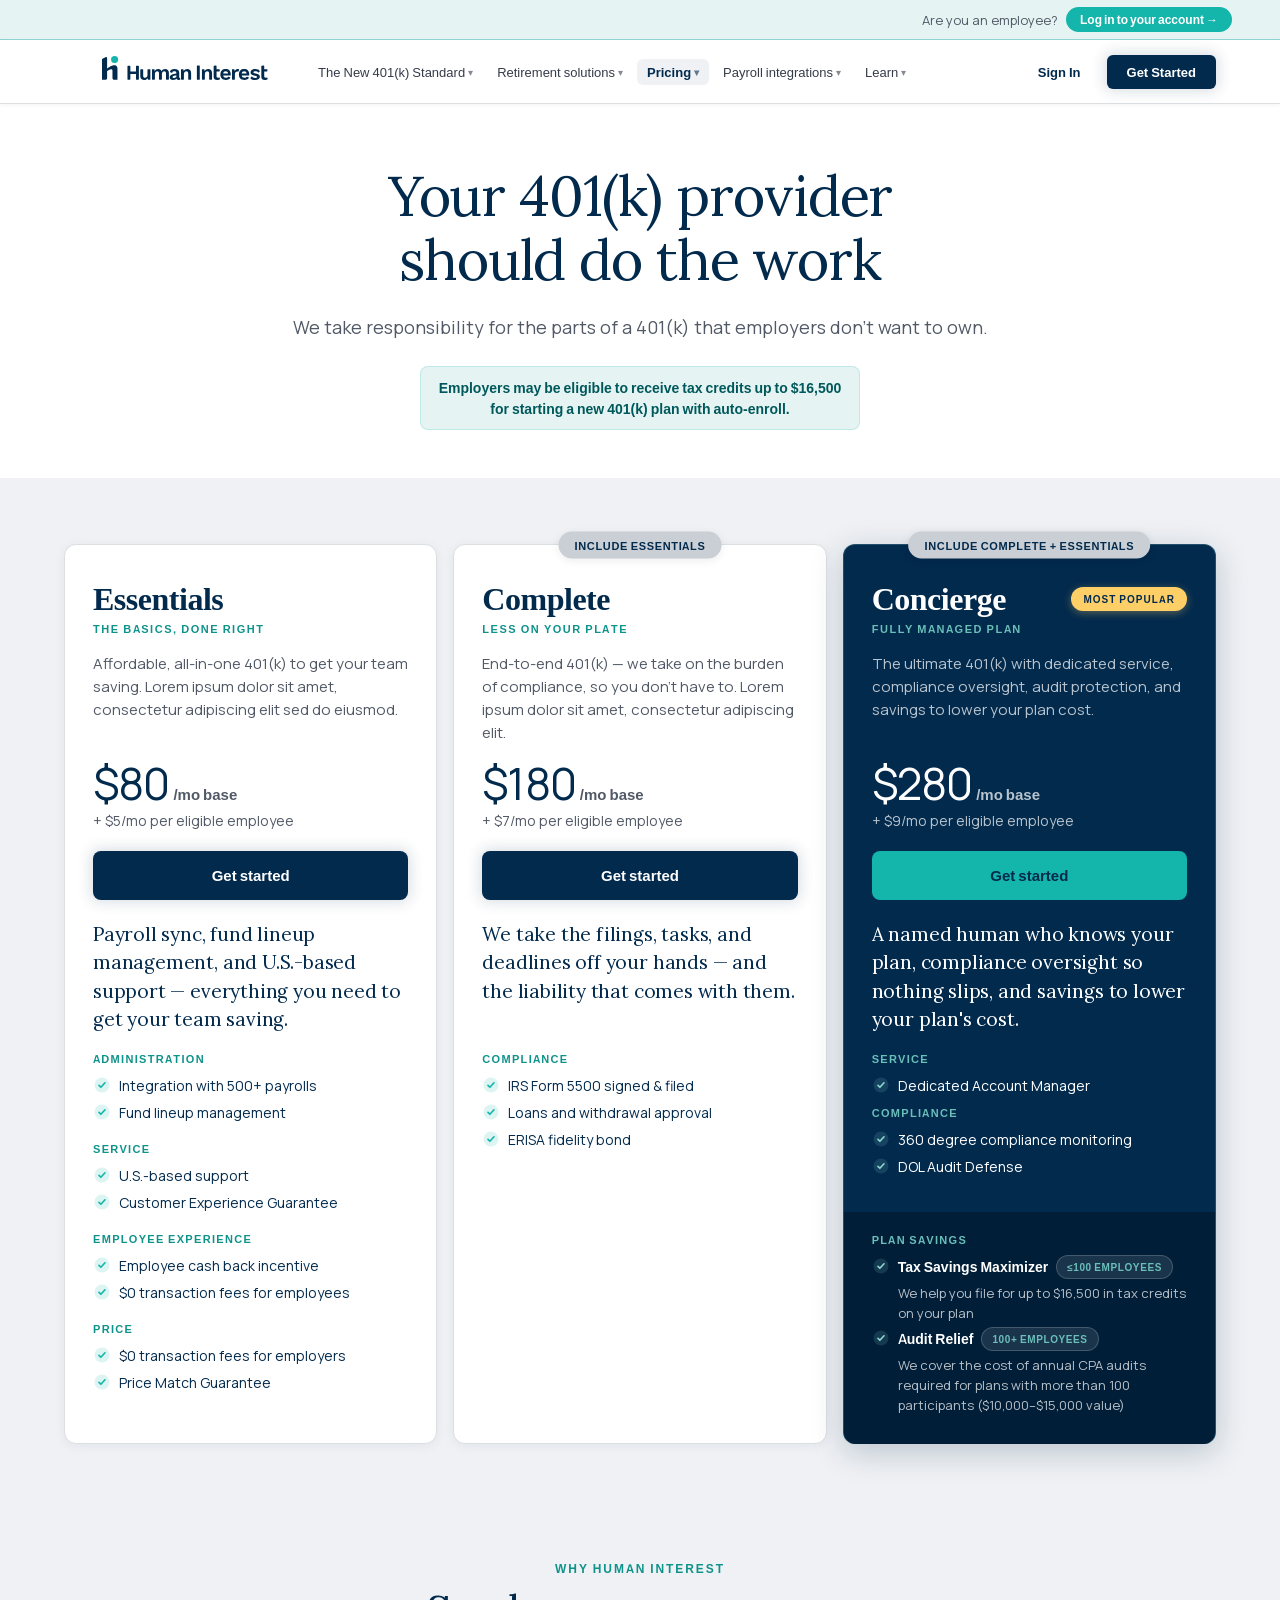
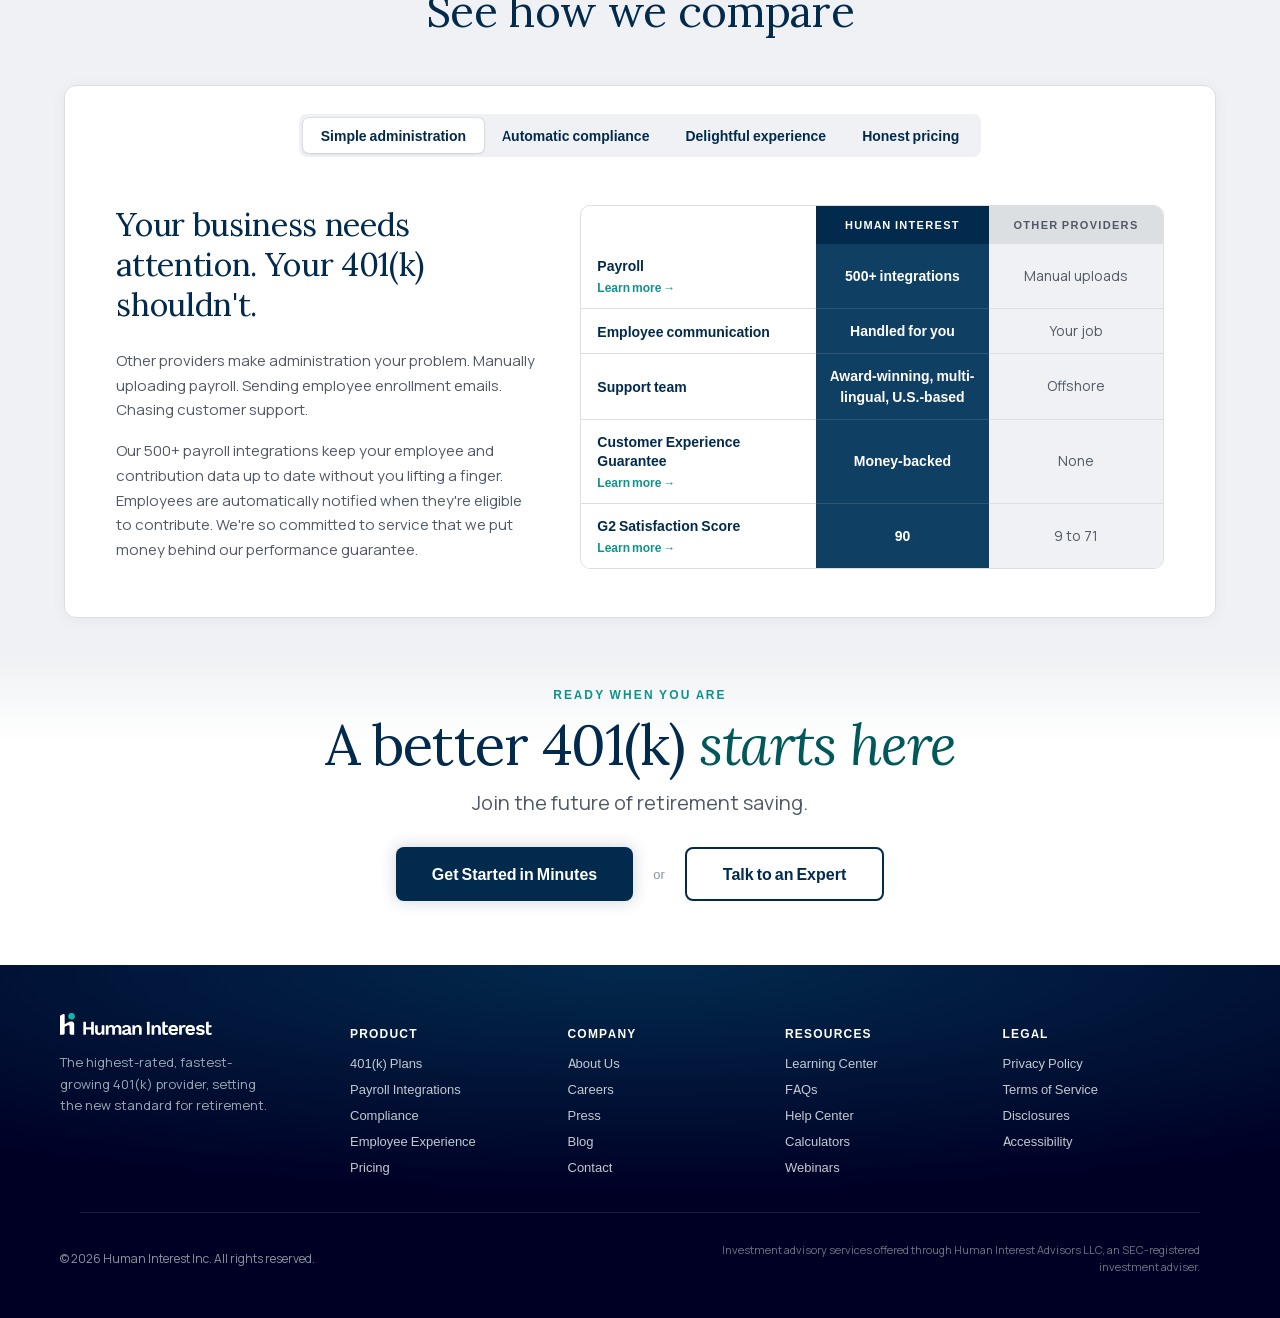
==== pricing.html @ ea16fd40 "Polish pricing tiers and tighten homepage section spacing. Pricing: plan savings full-bleed panel on" ====
<!DOCTYPE html>
<html lang="en">
<head>
  <meta charset="UTF-8">
  <meta name="viewport" content="width=device-width, initial-scale=1.0">
  <title>Human Interest — Pricing</title>
  <link rel="stylesheet" href="styles/main.css?v=20260604-pricing-includes-pill-shadow">
  <!--
    Standalone pricing page — PricingPage from scripts/raw-component-5-pricing.js

    IMPORTANT: open via local server (not by double-clicking this file).
    Run: ./preview.sh   or   python3 -m http.server 8081
    Then: http://localhost:8081/pricing.html
  -->
</head>
<body>
  <div id="root"></div>

  <script src="vendor/react.production.min.js"></script>
  <script src="vendor/react-dom.production.min.js"></script>
  <script src="vendor/babel.min.js"></script>
  <script src="scripts/pricing-boot.js"></script>
</body>
</html>
---- styles/main.css ----
/* Fonts extracted from Homepage_v1 (5-28-26).html — required for the React prototype. */
:root {
  --hi-navy: #022A4D;
  --hi-navy-mid: #0F3F63;
  --hi-navy-dark: #011E38;
  --hi-teal: #14B5AB;
  --hi-teal-light: #8FD5D1;
  --hi-teal-text: #0E938B;
  --hi-teal-accent: #6ABFB9;
  --hi-teal-pale: #E5F4F3;
  --hi-teal-dark: #00585B;
  --hi-yellow: #FFCF67;
  --hi-black: #000025;
  --hi-white: #FFFFFF;
  --hi-gray-50: #EFF1F4;
  --hi-gray-100: #DBDFE2;
  --hi-gray-150: #C9CFD4;
  --hi-gray-200: #C3C9CF;
  --hi-gray-300: #9FA9B2;
  --hi-gray-400: #87939F;
  --hi-gray-500: #6C7682;
  --hi-gray-600: #515966;
  --hi-gray-700: #363B49;
  --hi-gray-800: #1B1E2D;
  --hi-gray-900: #0E101E;
}

@font-face {
  font-family: 'Manrope';
  font-style: normal;
  font-weight: 400;
  font-display: swap;
  src: url('../assets/fonts/font-4b6a8c14.woff2') format('woff2');
}
@font-face {
  font-family: 'Manrope';
  font-style: normal;
  font-weight: 500;
  font-display: swap;
  src: url('../assets/fonts/font-21e1382f.woff2') format('woff2');
}
@font-face {
  font-family: 'Manrope';
  font-style: normal;
  font-weight: 600;
  font-display: swap;
  src: url('../assets/fonts/font-02df1448.woff2') format('woff2');
}
@font-face {
  font-family: 'Manrope';
  font-style: normal;
  font-weight: 700;
  font-display: swap;
  src: url('../assets/fonts/font-21e1382f.woff2') format('woff2');
}
@font-face {
  font-family: 'Lora';
  font-style: normal;
  font-weight: 400;
  font-display: swap;
  src: url('../assets/fonts/font-b4b72bb1.woff2') format('woff2');
}
@font-face {
  font-family: 'Lora';
  font-style: normal;
  font-weight: 400;
  font-display: swap;
  src: url('../assets/fonts/font-fbf4c504.woff2') format('woff2');
}
@font-face {
  font-family: 'Lora';
  font-style: normal;
  font-weight: 400;
  font-display: swap;
  src: url('../assets/fonts/font-a42126c7.woff2') format('woff2');
}
@font-face {
  font-family: 'Lora';
  font-style: normal;
  font-weight: 400;
  font-display: swap;
  src: url('../assets/fonts/font-c46ec505.woff2') format('woff2');
}
@font-face {
  font-family: 'Lora';
  font-style: normal;
  font-weight: 400;
  font-display: swap;
  src: url('../assets/fonts/font-87abb5e5.woff2') format('woff2');
}
@font-face {
  font-family: 'Lora';
  font-style: normal;
  font-weight: 400;
  font-display: swap;
  src: url('../assets/fonts/font-da02ef8d.woff2') format('woff2');
}
@font-face {
  font-family: 'Lora';
  font-style: normal;
  font-weight: 400;
  font-display: swap;
  src: url('../assets/fonts/font-cef870d0.woff2') format('woff2');
}
@font-face {
  font-family: 'Lora';
  font-style: normal;
  font-weight: 400;
  font-display: swap;
  src: url('../assets/fonts/font-9e381215.woff2') format('woff2');
}
@font-face {
  font-family: 'Lora';
  font-style: normal;
  font-weight: 500;
  font-display: swap;
  src: url('../assets/fonts/font-b4b72bb1.woff2') format('woff2');
}
@font-face {
  font-family: 'Lora';
  font-style: normal;
  font-weight: 700;
  font-display: swap;
  src: url('../assets/fonts/font-b4b72bb1.woff2') format('woff2');
}
@font-face {
  font-family: 'Lora';
  font-style: normal;
  font-weight: 400;
  font-display: swap;
  src: url('../assets/fonts/font-cef870d0.woff2') format('woff2');
  unicode-range: U+0000-FFFF;
}
@font-face {
  font-family: 'Lora';
  font-style: italic;
  font-weight: 400;
  font-display: swap;
  src: url('../assets/fonts/font-3eb8124d.woff2') format('woff2');
}

* { box-sizing: border-box; }
html {
  margin: 0;
  padding: 0;
}
body {
  margin: 0;
  padding: 0;
  max-width: 100%;
  overflow-x: hidden;
  font-family: 'Manrope', system-ui, -apple-system, sans-serif;
  font-variant-ligatures: common-ligatures;
  text-rendering: optimizeLegibility;
  -webkit-font-smoothing: antialiased;
}
button { font-family: inherit; }

/* Hero header — yellow glow pinned to shell top-right via background layer */
.hi-header-shell {
  position: relative;
  width: 100%;
  max-width: 100%;
  overflow: visible;
  background-color: #fff;
  background-image: radial-gradient(
    ellipse 100% 95% at 100% 0%,
    #FFCF67 0%,
    rgba(255, 207, 103, 0.5) 38%,
    rgba(255, 207, 103, 0.18) 56%,
    transparent 72%
  );
  background-repeat: no-repeat;
  background-size: min(860px, 58vw) 100%;
  background-position: right top;
}

.hi-header-shell::before {
  content: none;
}

.hi-header-shell__content {
  position: relative;
  z-index: 1;
}

/* Hero awards — WebM (VP9 alpha) in Chrome/Firefox/Edge; PNG in Safari (no WebM alpha) */
.hi-hero-awards-stage {
  position: relative;
  width: 100%;
  max-width: 360px;
  background: transparent;
}

.hi-hero-awards-media {
  width: 100%;
  max-width: 360px;
  background: transparent;
}

/* Chromium on github.io: VP9 alpha matte is black — screen blend on video only */
.hi-hero-awards-media--blend {
  isolation: isolate;
}

.hi-hero-awards-video,
.hi-hero-awards-img {
  display: block;
  width: 100%;
  max-width: 360px;
  height: auto;
  object-fit: contain;
  overflow: visible;
  background: none !important;
  background-color: transparent !important;
  vertical-align: top;
}

.hi-hero-awards-video--screen-blend {
  mix-blend-mode: screen;
  -webkit-transform: translateZ(0);
  transform: translateZ(0);
}

/* Legacy class from e2f08c2 */
.hi-hero-awards-video--gh-pages {
  mix-blend-mode: screen;
  -webkit-transform: translateZ(0);
  transform: translateZ(0);
}

/* Wide benchmarks layout scrolls inside its lane — does not widen the page */
.hi-benchmarks-shell {
  width: 100%;
  max-width: 100%;
  overflow-x: auto;
  overflow-y: visible;
}

/* Subtle button hover states — pair with .hi-btn + variant class on CTAs */
.hi-btn {
  transition:
    background-color 160ms ease,
    color 160ms ease,
    border-color 160ms ease,
    box-shadow 200ms ease,
    filter 200ms ease;
}

.hi-btn:active {
  transition-duration: 80ms;
}

/* Even halo — blur + spread, no vertical offset or lift */
.hi-btn--navy {
  box-shadow: 0 0 14px 3px rgba(2, 42, 77, 0.14);
}

.hi-btn--navy:hover {
  background-color: #034a7a !important;
  box-shadow: 0 0 18px 6px rgba(2, 42, 77, 0.26) !important;
  filter: brightness(1.04);
}

.hi-btn--white {
  box-shadow: 0 0 14px 3px rgba(2, 42, 77, 0.08);
}

.hi-btn--white:hover {
  background-color: #f4f7fa !important;
  box-shadow: 0 0 18px 6px rgba(2, 42, 77, 0.14) !important;
  filter: brightness(1.02);
}

.hi-btn--outline-light:hover {
  background-color: rgba(255, 255, 255, 0.1) !important;
  border-color: rgba(255, 255, 255, 0.95) !important;
  box-shadow: 0 0 16px 5px rgba(255, 255, 255, 0.12) !important;
}

.hi-btn--outline-navy:hover {
  background-color: rgba(2, 42, 77, 0.05) !important;
  box-shadow: 0 0 16px 5px rgba(2, 42, 77, 0.12) !important;
}

.hi-btn--yellow {
  box-shadow: 0 0 18px 5px rgba(255, 207, 103, 0.32);
}

.hi-btn--yellow:hover {
  background-color: #ffd880 !important;
  box-shadow: 0 0 22px 8px rgba(255, 207, 103, 0.42) !important;
  filter: brightness(1.03);
}

.hi-btn--teal:hover {
  background-color: #119a92 !important;
  box-shadow: 0 0 16px 6px rgba(20, 181, 171, 0.36) !important;
  filter: brightness(1.04);
}

.hi-btn--teal-pill:hover {
  background-color: #119a92 !important;
  filter: brightness(1.06);
}

.hi-btn--ghost:hover {
  background-color: var(--hi-gray-50) !important;
}

.hi-btn--toggle:not(.hi-btn--toggle-active):hover {
  background-color: rgba(255, 255, 255, 0.65) !important;
}

.hi-btn--icon {
  box-shadow: 0 0 10px 3px rgba(20, 181, 171, 0.24);
}

.hi-btn--icon:hover {
  background-color: #119a92 !important;
  box-shadow: 0 0 16px 6px rgba(20, 181, 171, 0.4) !important;
  filter: brightness(1.04);
}

.hi-btn--dot:hover {
  filter: brightness(1.08);
}

.hi-btn--link:hover {
  opacity: 0.82;
}

.hi-footer-link {
  font-size: 13px;
  color: var(--hi-gray-200);
  text-decoration: none;
  font-weight: 500;
  transition: font-weight 160ms ease, color 160ms ease;
}

.hi-footer-link:hover {
  font-weight: 700;
  color: #fff;
}

/* Pricing page — tier cards */
.hi-pricing-tier-row {
  display: grid;
  grid-template-columns: repeat(3, minmax(0, 1fr));
  grid-template-rows:
    auto
    auto
    auto
    minmax(48px, auto)
    minmax(52px, auto)
    max-content
    auto
    1fr;
  gap: 16px;
  align-items: stretch;
  padding-top: 18px;
  overflow: visible;
}

.hi-pricing-tier-card {
  overflow: visible;
  display: grid;
  grid-row: 1 / -1;
  grid-template-rows: subgrid;
}

/* Essentials / Complete — trim ~20% bottom padding (inline 36px) */
.hi-pricing-tier-card--light {
  padding-bottom: 29px !important;
}

.hi-pricing-tier-card--has-top-badge {
  margin-top: 0;
}

.hi-pricing-tier-card__top-badge {
  position: absolute;
  top: 0;
  left: 0;
  right: 0;
  height: 0;
  margin: 0;
  padding: 0;
  overflow: visible;
  pointer-events: none;
  z-index: 2;
}

.hi-pricing-tier-card__includes-pill {
  position: absolute;
  top: 0;
  left: 50%;
  transform: translate(-50%, -50%);
  display: inline-flex;
  align-items: center;
  justify-content: center;
  background: var(--hi-gray-150, #D0D5D9);
  color: var(--hi-navy, #022A4D);
  font-family: Manrope, sans-serif;
  font-size: 11px;
  font-weight: 800;
  letter-spacing: 0.06em;
  padding: 6px 16px;
  border-radius: 24px;
  white-space: nowrap;
  box-shadow: 0 2px 8px rgba(0, 0, 0, 0.08);
  text-transform: uppercase;
  max-width: calc(100% + 32px);
}

.hi-pricing-tier-card--dark .hi-pricing-tier-card__includes-pill {
  background: var(--hi-gray-150, #D0D5D9);
  color: var(--hi-navy, #022A4D);
  box-shadow: 0 2px 8px rgba(0, 0, 0, 0.1);
}

.hi-pricing-tier-card__title-row {
  display: flex;
  align-items: center;
  justify-content: space-between;
  gap: 12px;
  margin-bottom: 2px;
}

.hi-pricing-tier-card__title-row h3 {
  flex: 1 1 auto;
  min-width: 0;
}

.hi-pricing-tier-card__popular-badge {
  flex: 0 0 auto;
  align-self: center;
  background: var(--hi-yellow, #ffcf67);
  color: var(--hi-navy, #022a4d);
  font-family: Manrope, sans-serif;
  font-size: 10px;
  font-weight: 800;
  letter-spacing: 0.1em;
  padding: 5px 12px;
  border-radius: 24px;
  white-space: nowrap;
  box-shadow: 0 2px 8px rgba(255, 207, 103, 0.35);
  text-transform: uppercase;
}

.hi-pricing-tier-card__title-row--with-badge h3 {
  font-size: clamp(26px, 2.4vw, 32px);
}

.hi-pricing-tier-card__tagline {
  align-self: start;
  margin-top: -14px;
}

/* Complete tier only — one step lighter tagline (not Concierge pill/tagline) */
.hi-pricing-tier-card--light.hi-pricing-tier-card--has-top-badge .hi-pricing-tier-card__tagline p {
  color: var(--hi-teal, #14B5AB);
}

.hi-pricing-tier-card__desc,
.hi-pricing-tier-card__price {
  align-self: start;
}

.hi-pricing-tier-card__price {
  margin-bottom: 0;
}

.hi-pricing-tier-card__cta {
  padding-top: 5px;
  padding-bottom: 0;
  align-self: start;
}

.hi-pricing-tier-card__highlight {
  margin-top: 4px;
  margin-bottom: 1px;
  padding-top: 0;
  padding-bottom: 0;
  align-self: start;
}

.hi-pricing-tier-card__highlight:empty {
  min-height: 0;
  margin-top: 0;
  padding-top: 0;
  padding-bottom: 0;
}

.hi-pricing-tier-card__features {
  min-height: 0;
  align-self: stretch;
}

/* Concierge — nested grid so PLAN SAVINGS row absorbs row-8 slack and bleeds down */
.hi-pricing-tier-card--dark .hi-pricing-tier-card__features {
  display: grid;
  grid-template-rows: auto auto 1fr;
}

.hi-pricing-tier-card__feature-group {
  margin-bottom: 18px;
}

.hi-pricing-tier-card__feature-group:last-child {
  margin-bottom: 0;
}

/* Concierge — match light cards' bottom padding; navy panel bleeds into it */
.hi-pricing-tier-card--dark {
  padding-bottom: 29px !important;
}

/* Concierge — PLAN SAVINGS block: full-bleed darkest navy panel (card padding 28px horizontal) */
.hi-pricing-tier-card--dark .hi-pricing-tier-card__feature-group--plan-savings {
  align-self: stretch;
  min-height: 0;
  margin-top: 26px;
  /* Cancel card bottom padding + row-8 slack so navy flush to card bottom */
  margin-bottom: -46px;
  margin-left: -28px;
  margin-right: -28px;
  width: calc(100% + 56px);
  padding: 20px 28px 29px;
  background: var(--hi-navy-dark, #011E38);
  border-radius: 0 0 12px 12px;
}

.hi-pricing-tier-card--dark .hi-pricing-tier-card__feature-group:has(+ .hi-pricing-tier-card__feature-group--plan-savings) {
  margin-bottom: 0;
}

.hi-pricing-tier-card--dark .hi-pricing-tier-card__feature-group:not(.hi-pricing-tier-card__feature-group--plan-savings) {
  margin-bottom: 9px;
}

.hi-pricing-tier-card--dark .hi-pricing-tier-card__highlight {
  margin-bottom: -11px;
}

.hi-pricing-tier-card--dark .hi-pricing-tier-card__feature-group--plan-savings .hi-pricing-tier-card__feature-list {
  gap: 4px;
}

.hi-pricing-tier-card__feature-label {
  margin: 0 0 8px;
}

.hi-pricing-tier-card__feature-list {
  list-style: none;
  list-style-type: none;
  margin: 0;
  padding: 0;
  padding-inline-start: 0;
  display: flex;
  flex-direction: column;
  gap: 5px;
}

.hi-pricing-tier-card__feature-item {
  display: flex;
  gap: 8px;
  align-items: flex-start;
  list-style: none;
  list-style-type: none;
  margin: 0;
  padding: 0;
  padding-inline-start: 0;
}

.hi-pricing-tier-card__feature-item::marker {
  content: none;
  display: none;
  font-size: 0;
  width: 0;
  height: 0;
}

.hi-pricing-tier-card--popular {
  z-index: 1;
}

.hi-pricing-tier-card .hi-btn {
  width: 100%;
}

/* Pricing tier CTAs — Concierge only: lighter teal on hover; Essentials/Complete unchanged */
.hi-pricing-tier-card--light .hi-pricing-tier-card__cta .hi-btn--navy:hover {
  background-color: var(--hi-navy, #022a4d) !important;
  box-shadow: 0 0 14px 3px rgba(2, 42, 77, 0.14);
  filter: none;
}

.hi-pricing-tier-card--dark .hi-pricing-tier-card__cta .hi-btn--teal {
  transition: background-color 160ms ease;
}

.hi-pricing-tier-card--dark .hi-pricing-tier-card__cta .hi-btn--teal:hover {
  background-color: #2ec4ba !important;
  box-shadow: none;
  filter: none;
}

/* Pricing comparison — pill toggle tab bar (matches HINav audience toggle) */
.hi-pricing-comparison-tabs-wrap {
  display: flex;
  justify-content: center;
  padding: clamp(20px, 3vw, 28px) clamp(24px, 4vw, 56px) 0;
}

.hi-pricing-comparison-tabs {
  flex-wrap: wrap;
  max-width: 100%;
  overflow-x: auto;
  -webkit-overflow-scrolling: touch;
}

.hi-pricing-comparison-tabs .hi-btn--toggle {
  flex: 0 0 auto;
  font-size: 14px;
  padding: 8px 18px;
}

.hi-pricing-comparison-table {
  border-radius: 10px;
  overflow: hidden;
  border: 1px solid var(--hi-gray-100);
}

/* Comparison table — vertically center all body cells (feature + HI + Other) */
.hi-pricing-comparison-table > div:nth-child(3n+1):not(:first-child),
.hi-pricing-comparison-table > div:nth-child(3n+2),
.hi-pricing-comparison-table > div:nth-child(3n) {
  display: flex;
  align-items: center;
  justify-content: center;
}

.hi-pricing-comparison-table > div:nth-child(3n+1):not(:first-child) {
  flex-direction: column;
  align-items: flex-start;
  justify-content: center;
}

/* Comparison table — Human Interest header (brand navy) */
.hi-pricing-comparison-table > div:nth-child(2) {
  background-color: var(--hi-navy);
}

/* Comparison table — Human Interest body cells (lighter navy) */
.hi-pricing-comparison-table > div:nth-child(3n+2):not(:nth-child(2)) {
  background-color: var(--hi-navy-mid);
}

/* Comparison table — Other providers header (darker gray) */
.hi-pricing-comparison-table > div:nth-child(3) {
  background-color: var(--hi-gray-100);
}

/* Comparison table — Other providers body cells (light gray) */
.hi-pricing-comparison-table > div:nth-child(3n):not(:nth-child(3)) {
  background-color: var(--hi-gray-50);
}

/* Stack tab panels in one grid cell — max intrinsic height wins, no stretch / layout shift */
.hi-pricing-comparison-panel-stack {
  display: grid;
  grid-template-columns: minmax(0, 1fr);
}

.hi-pricing-comparison-panel-stack > .hi-pricing-comparison-panel {
  grid-area: 1 / 1;
  align-self: start;
  width: 100%;
  min-width: 0;
}

.hi-pricing-comparison-panel-stack > .hi-pricing-comparison-panel--active {
  z-index: 1;
}

.hi-pricing-comparison-panel-stack > .hi-pricing-comparison-panel:not(.hi-pricing-comparison-panel--active) {
  visibility: hidden;
  pointer-events: none;
}

/* Two-column copy + comparison table (inline grid in raw-component-5-pricing.js) */
.hi-pricing-comparison-panel {
  display: grid;
  grid-template-columns: minmax(200px, 0.9fr) minmax(300px, 1.25fr);
  gap: clamp(24px, 3.5vw, 44px);
  align-items: start;
}

@media (max-width: 900px) {
  .hi-pricing-comparison-panel {
    grid-template-columns: 1fr !important;
  }
}

@media (max-width: 720px) {
  .hi-pricing-tier-row {
    grid-template-columns: 1fr !important;
  }

  .hi-pricing-comparison-tabs {
    flex-wrap: nowrap;
  }

  .hi-pricing-comparison-tabs .hi-btn--toggle {
    font-size: 13px;
    padding: 8px 14px;
  }
}

/* Prefer typographic apostrophes/quotes where supported */
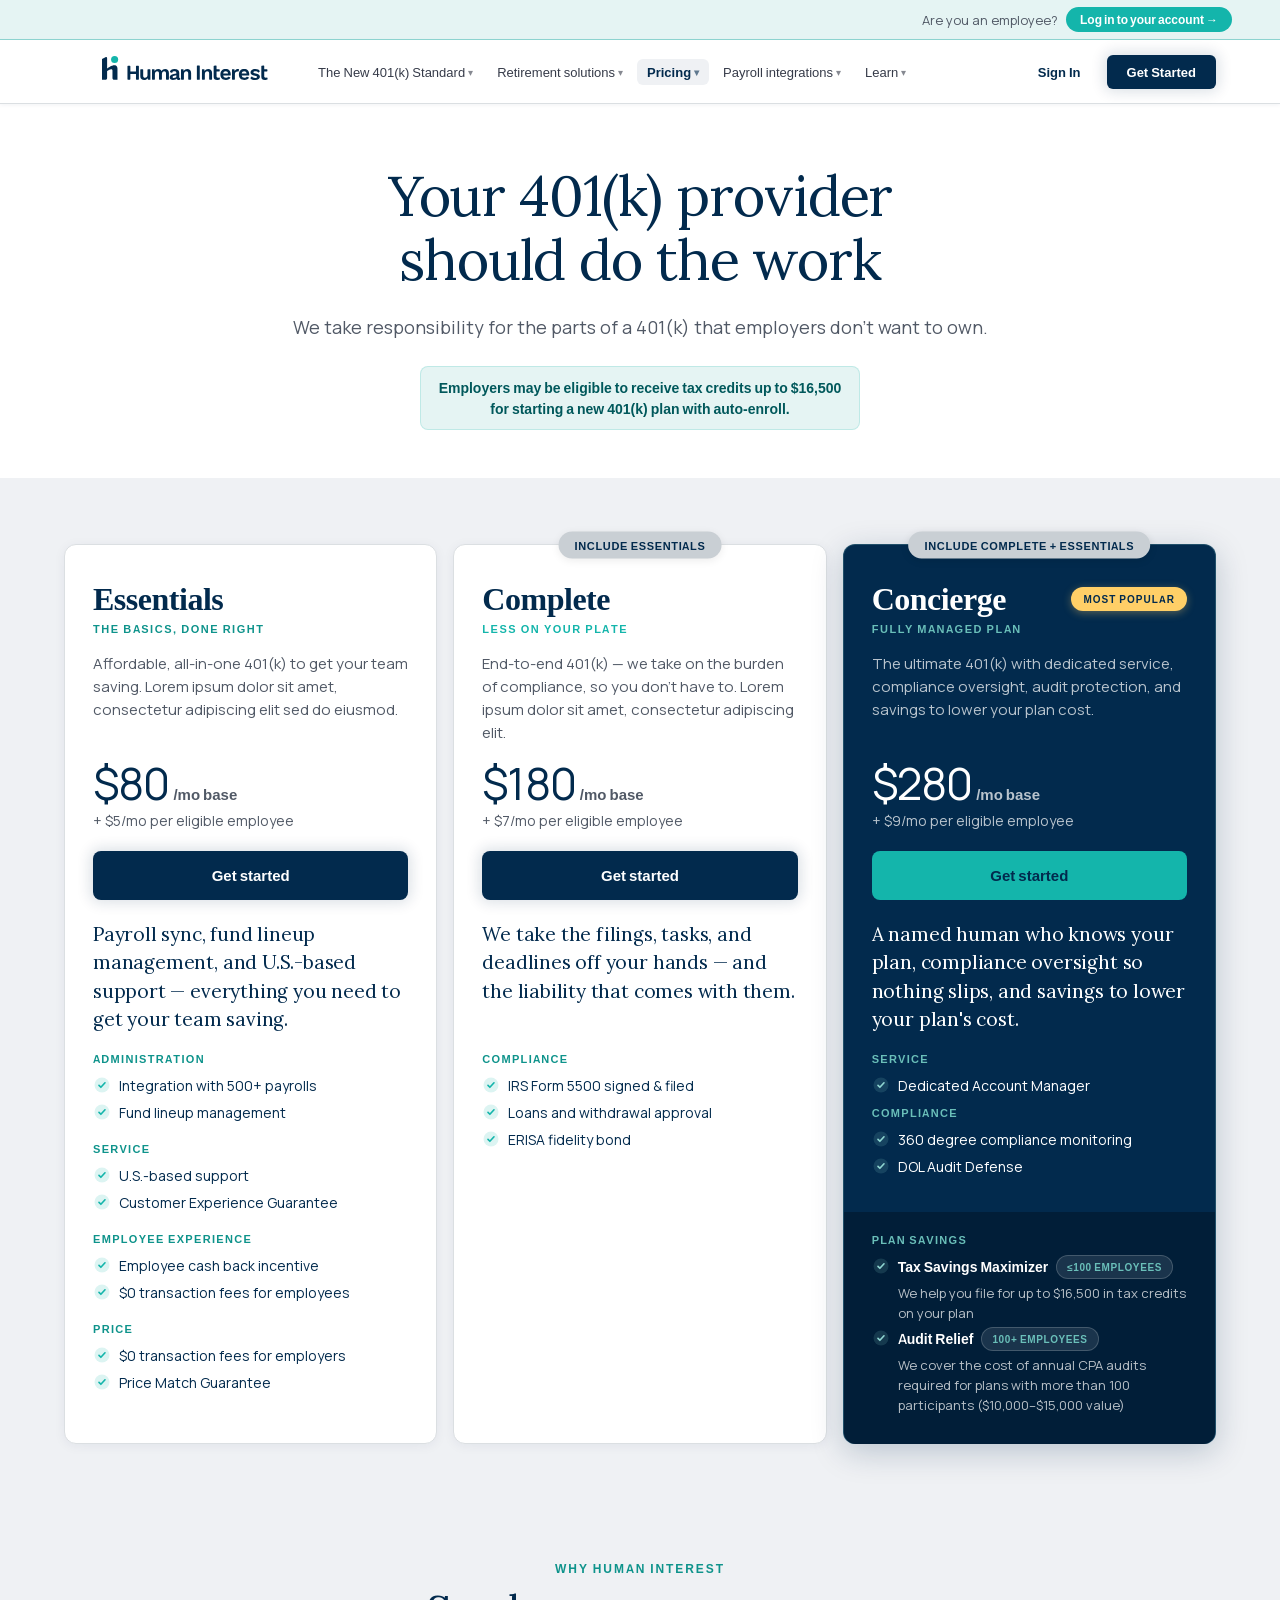
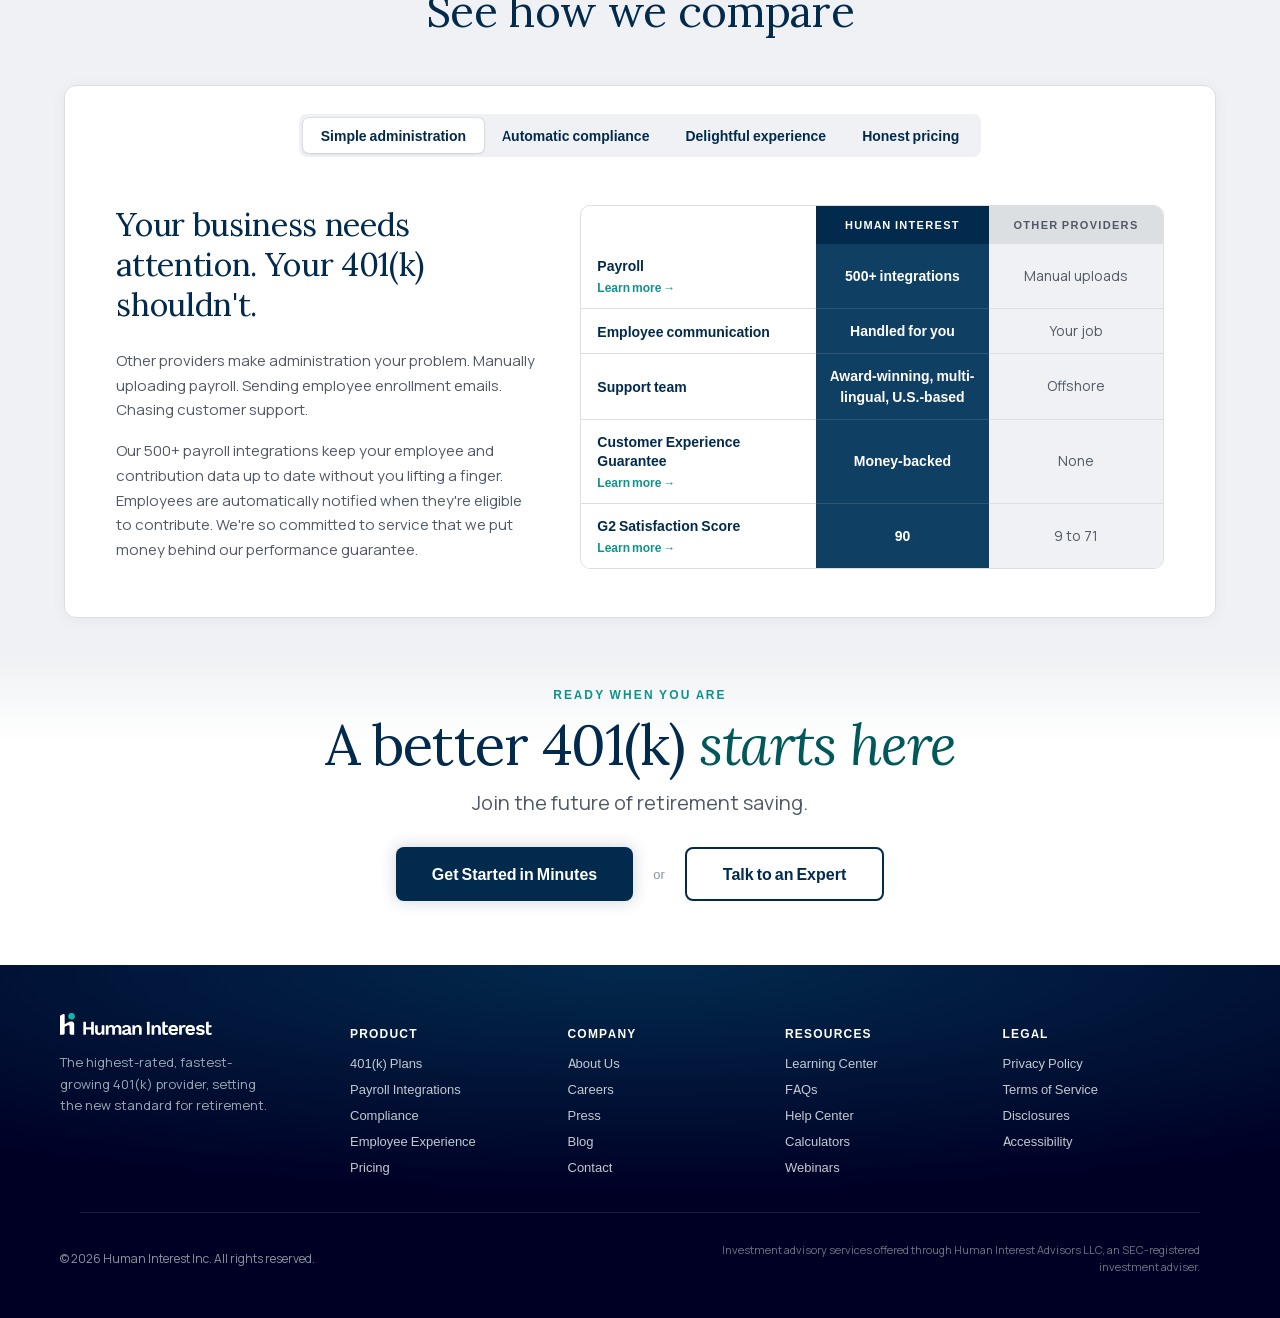
==== commit 505ca3ea: "Sync Complete tagline teal, lighter tier prices, includes pill color Complete tier tagline uses #14B" ====
--- a/pricing.html
+++ b/pricing.html
@@ -4,7 +4,7 @@
   <meta charset="UTF-8">
   <meta name="viewport" content="width=device-width, initial-scale=1.0">
   <title>Human Interest — Pricing</title>
-  <link rel="stylesheet" href="styles/main.css?v=20260604-pricing-includes-pill-shadow">
+  <link rel="stylesheet" href="styles/main.css?v=20260604-pricing-price-light">
   <!--
     Standalone pricing page — PricingPage from scripts/raw-component-5-pricing.js
 
--- a/styles/main.css
+++ b/styles/main.css
@@ -400,7 +400,7 @@
   display: inline-flex;
   align-items: center;
   justify-content: center;
-  background: var(--hi-gray-150, #D0D5D9);
+  background: var(--hi-gray-150, #C9CFD4);
   color: var(--hi-navy, #022A4D);
   font-family: Manrope, sans-serif;
   font-size: 11px;
@@ -415,7 +415,7 @@
 }
 
 .hi-pricing-tier-card--dark .hi-pricing-tier-card__includes-pill {
-  background: var(--hi-gray-150, #D0D5D9);
+  background: var(--hi-gray-150, #C9CFD4);
   color: var(--hi-navy, #022A4D);
   box-shadow: 0 2px 8px rgba(0, 0, 0, 0.1);
 }
@@ -460,7 +460,7 @@
 
 /* Complete tier only — one step lighter tagline (not Concierge pill/tagline) */
 .hi-pricing-tier-card--light.hi-pricing-tier-card--has-top-badge .hi-pricing-tier-card__tagline p {
-  color: var(--hi-teal, #14B5AB);
+  color: var(--hi-teal, #14B5AB) !important;
 }
 
 .hi-pricing-tier-card__desc,
@@ -470,6 +470,14 @@
 
 .hi-pricing-tier-card__price {
   margin-bottom: 0;
+}
+
+.hi-pricing-tier-card__price-amount {
+  font-family: Manrope, sans-serif;
+  font-size: 44px;
+  font-weight: 300;
+  line-height: 1;
+  letter-spacing: -0.02em;
 }
 
 .hi-pricing-tier-card__cta {
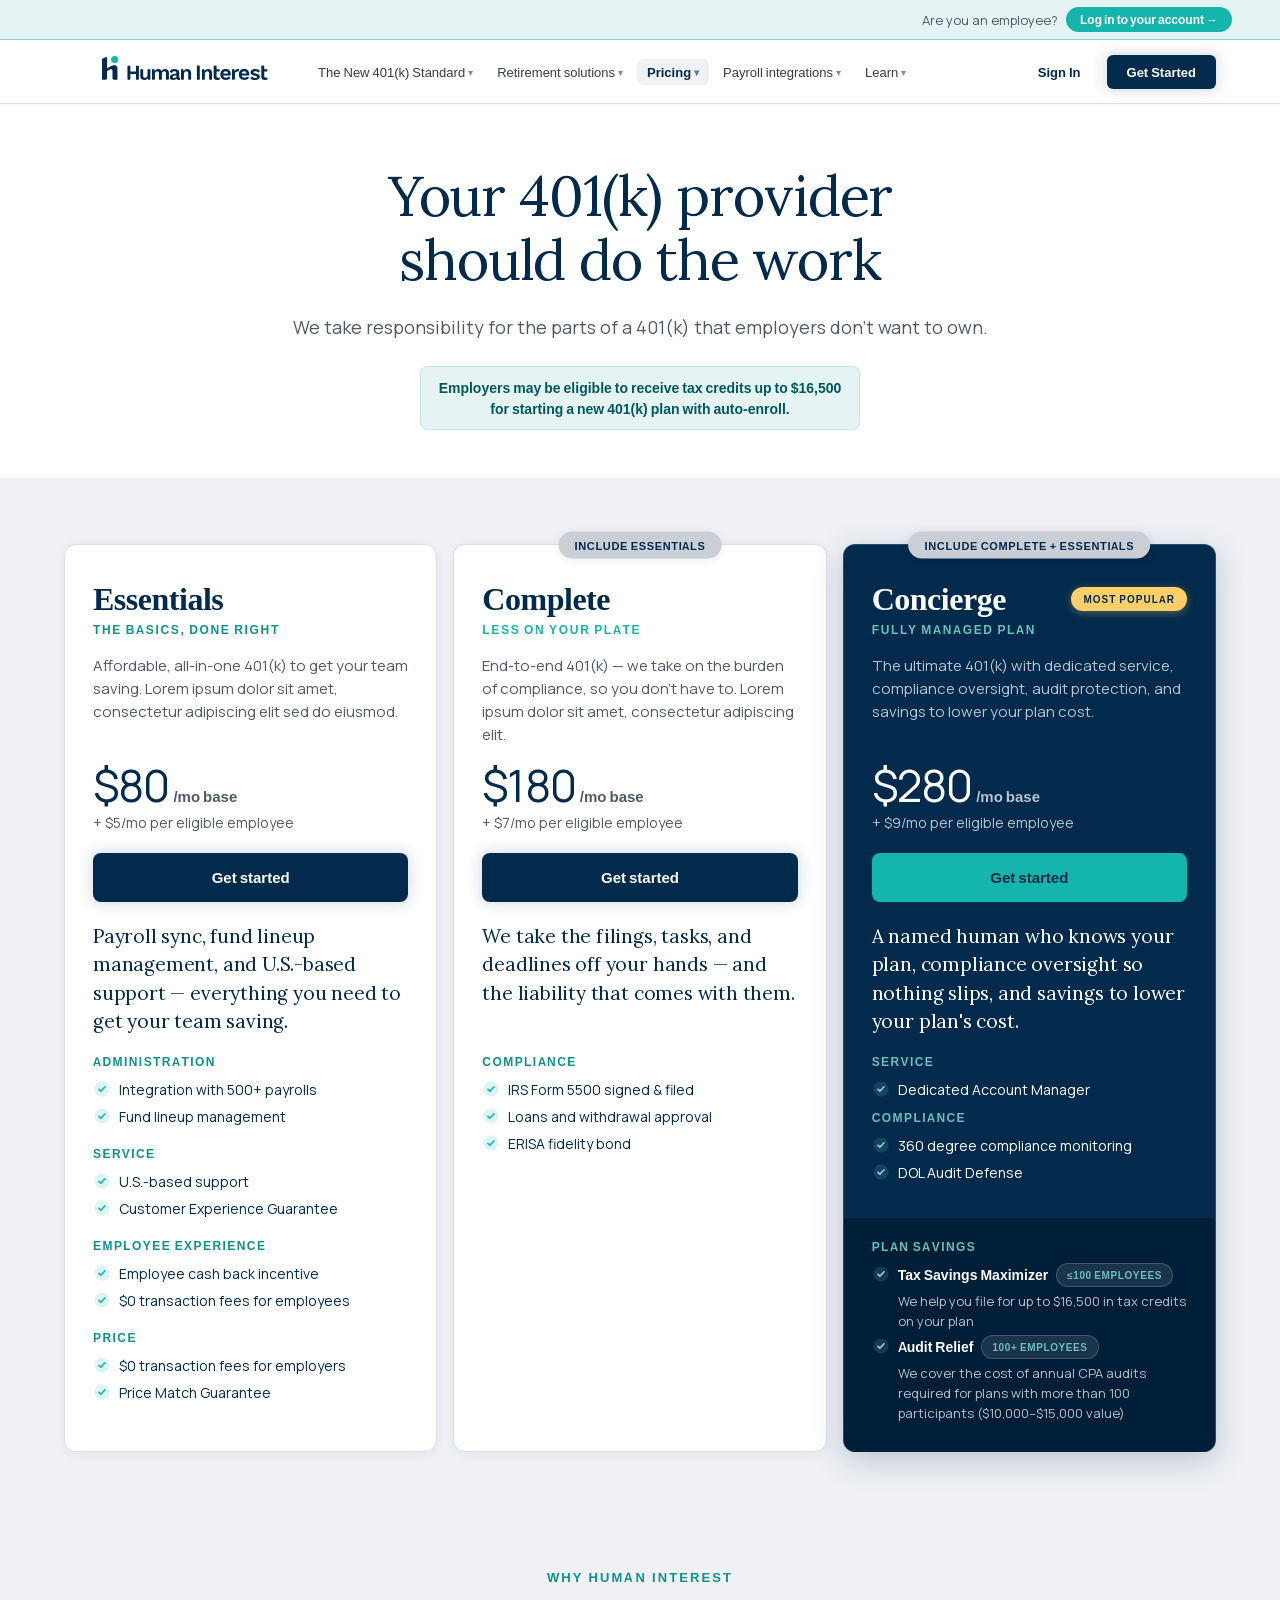
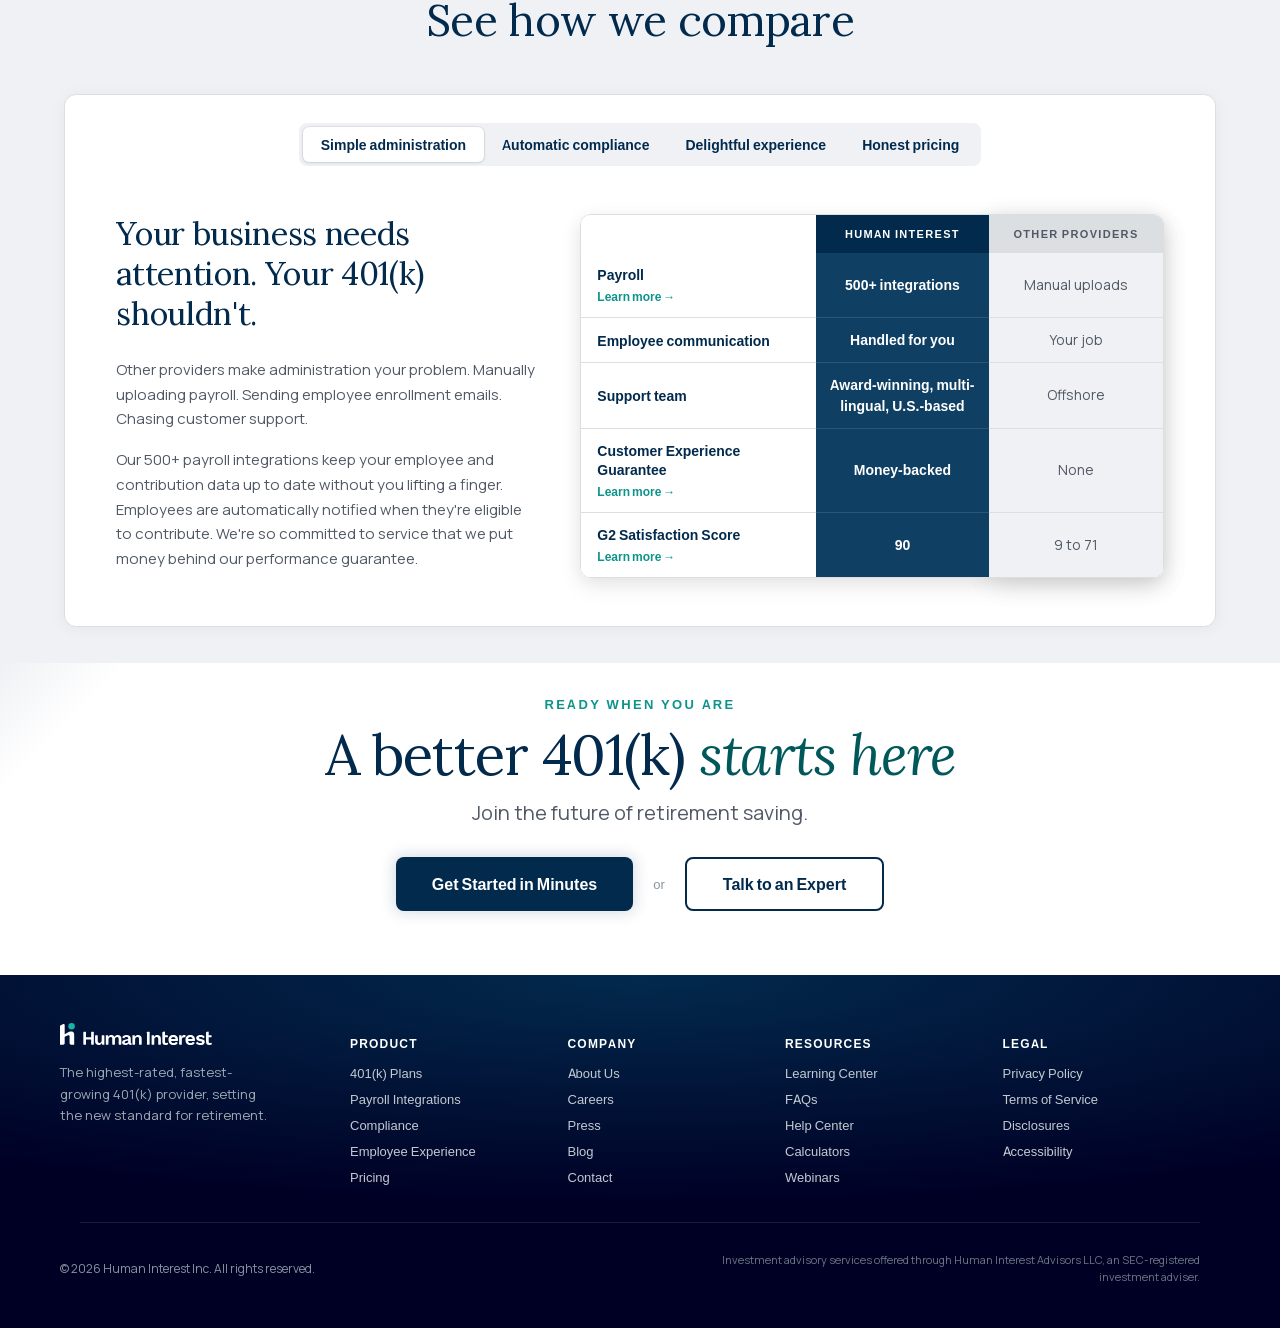
==== commit dc21f5de: "Polish pricing comparison shadows, eyebrows, and CTA gradient. Lighten comparison table shadows in C" ====
--- a/pricing.html
+++ b/pricing.html
@@ -4,7 +4,7 @@
   <meta charset="UTF-8">
   <meta name="viewport" content="width=device-width, initial-scale=1.0">
   <title>Human Interest — Pricing</title>
-  <link rel="stylesheet" href="styles/main.css?v=20260604-pricing-price-light">
+  <link rel="stylesheet" href="styles/main.css?v=20260604-pricing-comparison-table-shadow-light">
   <!--
     Standalone pricing page — PricingPage from scripts/raw-component-5-pricing.js
 
--- a/styles/main.css
+++ b/styles/main.css
@@ -635,7 +635,42 @@
   padding: 8px 18px;
 }
 
+.hi-pricing-comparison-table-shadow {
+  position: relative;
+  width: 100%;
+  min-width: 400px;
+  border-radius: 10px;
+  /* Full-table card shadow (bottom + sides); outside scroll so overflow-x does not clip */
+  box-shadow:
+    0 8px 24px rgba(0, 0, 0, 0.08),
+    0 4px 16px rgba(0, 0, 0, 0.05);
+}
+
+.hi-pricing-comparison-table-scroll {
+  overflow-x: auto;
+  overflow-y: visible;
+  padding-right: 20px;
+  margin-right: -20px;
+  border-radius: 10px;
+}
+
+/* Other providers column — extra lift on right column (grid 1.35fr | 1fr | 1fr) */
+.hi-pricing-comparison-table-shadow::after {
+  content: '';
+  position: absolute;
+  top: 0;
+  bottom: 0;
+  left: calc(100% * 2.35 / 3.35);
+  width: calc(100% * 1 / 3.35);
+  border-radius: 0 10px 10px 0;
+  box-shadow: 0 4px 28px rgba(0, 0, 0, 0.08), 0 8px 32px rgba(0, 0, 0, 0.05);
+  pointer-events: none;
+  z-index: 0;
+}
+
 .hi-pricing-comparison-table {
+  position: relative;
+  z-index: 1;
   border-radius: 10px;
   overflow: hidden;
   border: 1px solid var(--hi-gray-100);
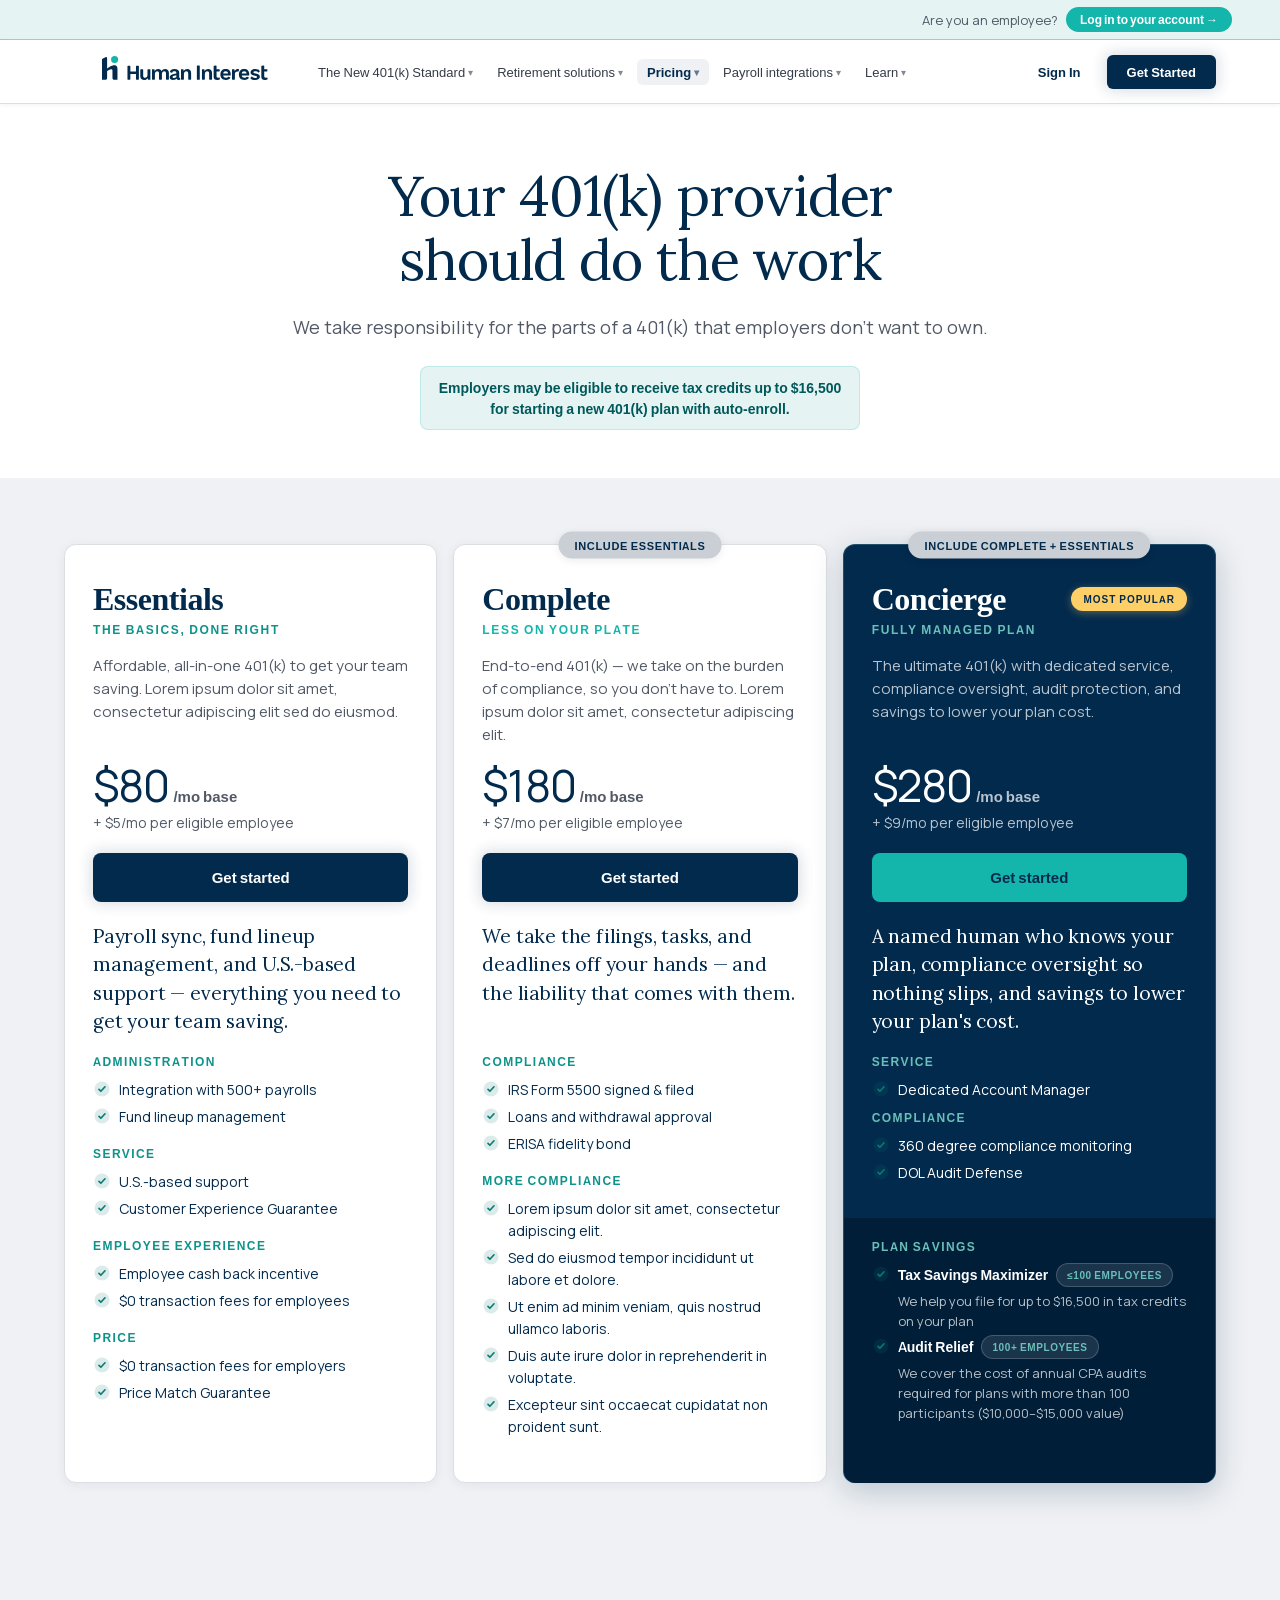
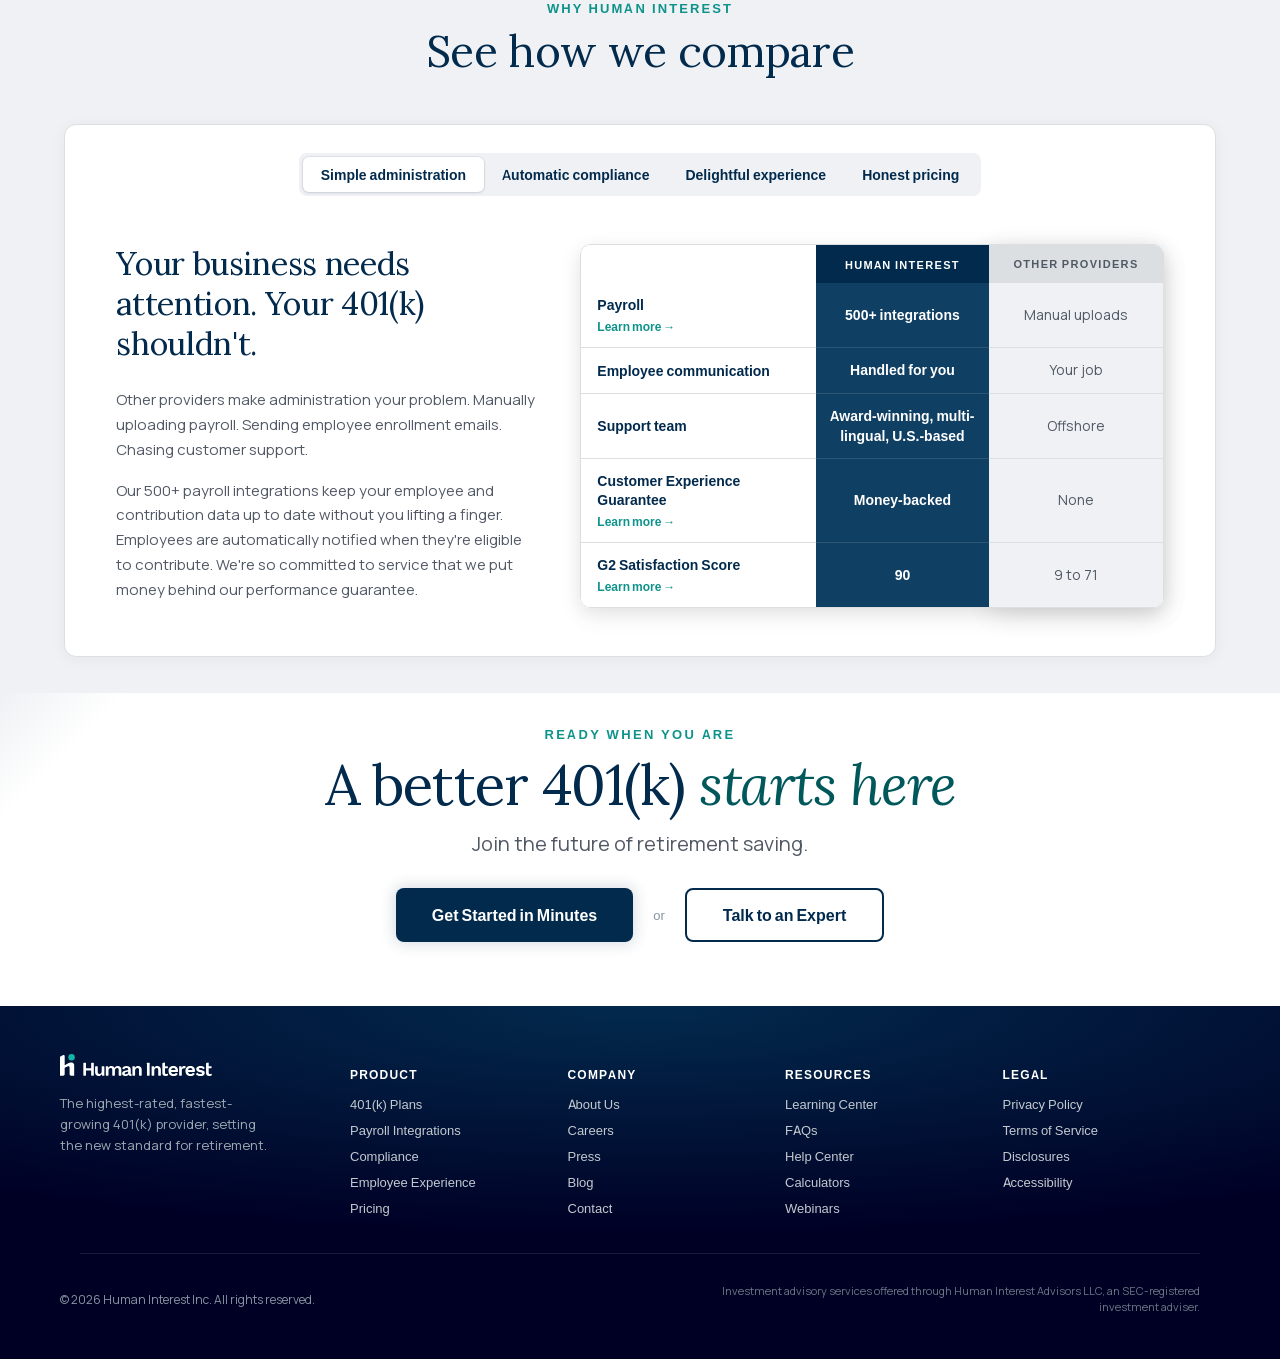
==== commit ed7dcc70: "Complete tier filler, MORE COMPLIANCE header, bullet/check styling Co-authored-by: Cursor <cursorage" ====
--- a/pricing.html
+++ b/pricing.html
@@ -4,7 +4,7 @@
   <meta charset="UTF-8">
   <meta name="viewport" content="width=device-width, initial-scale=1.0">
   <title>Human Interest — Pricing</title>
-  <link rel="stylesheet" href="styles/main.css?v=20260604-pricing-comparison-table-shadow-light">
+  <link rel="stylesheet" href="styles/main.css?v=20260604-compliance-bullets">
   <!--
     Standalone pricing page — PricingPage from scripts/raw-component-5-pricing.js
 
@@ -19,6 +19,6 @@
   <script src="vendor/react.production.min.js"></script>
   <script src="vendor/react-dom.production.min.js"></script>
   <script src="vendor/babel.min.js"></script>
-  <script src="scripts/pricing-boot.js"></script>
+  <script src="scripts/pricing-boot.js?v=20260604-compliance-bullets"></script>
 </body>
 </html>
--- a/styles/main.css
+++ b/styles/main.css
@@ -520,6 +520,19 @@
   margin-bottom: 0;
 }
 
+/* Complete tier — MORE COMPLIANCE layout placeholder (lorem); label matches group headers above */
+.hi-pricing-tier-card__feature-group--placeholder .hi-pricing-tier-card__feature-label {
+  color: var(--hi-teal-text, #0E938B);
+  opacity: 1;
+}
+
+/* Bullet text matches COMPLIANCE items (navy on light cards); check color is SVG-only in JS */
+.hi-pricing-tier-card--light .hi-pricing-tier-card__feature-group--placeholder .hi-pricing-tier-card__feature-item span {
+  font-size: 14px;
+  line-height: 1.5;
+  color: var(--hi-navy, #022A4D);
+}
+
 /* Concierge — match light cards' bottom padding; navy panel bleeds into it */
 .hi-pricing-tier-card--dark {
   padding-bottom: 29px !important;
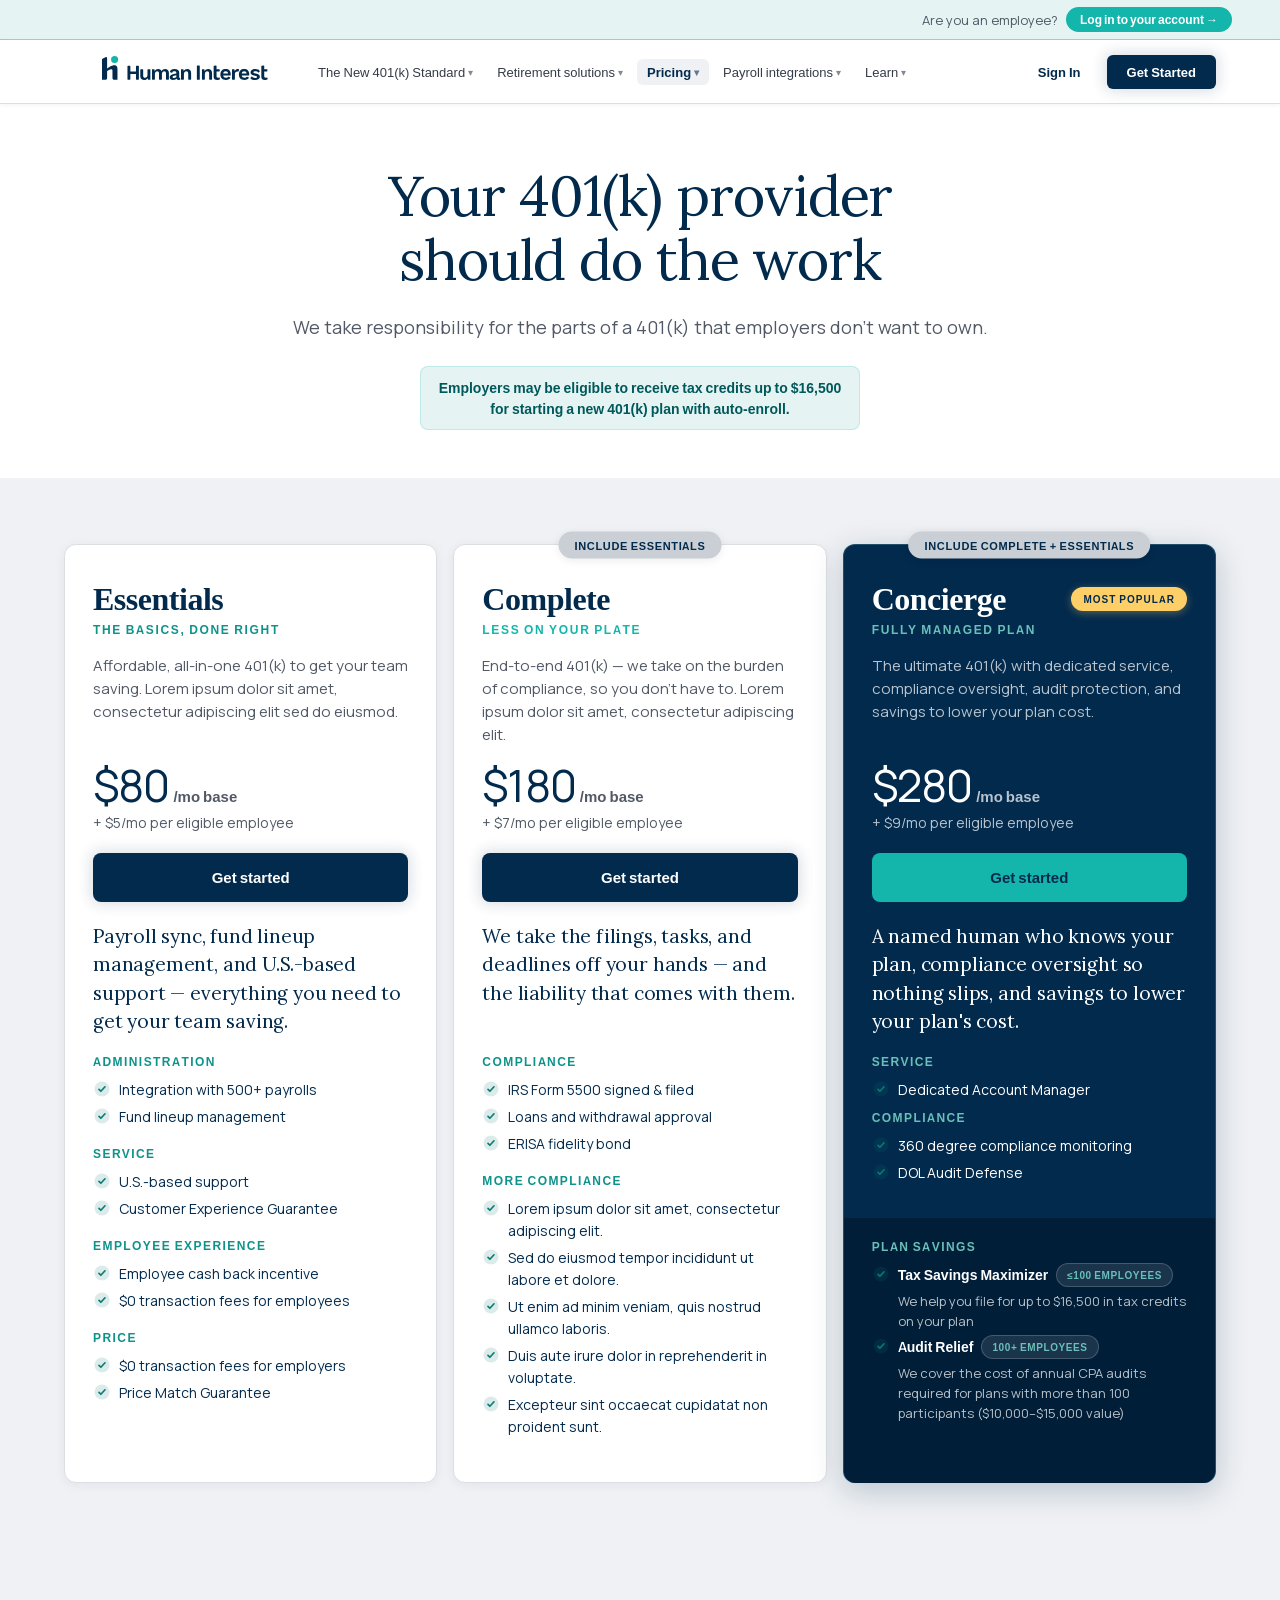
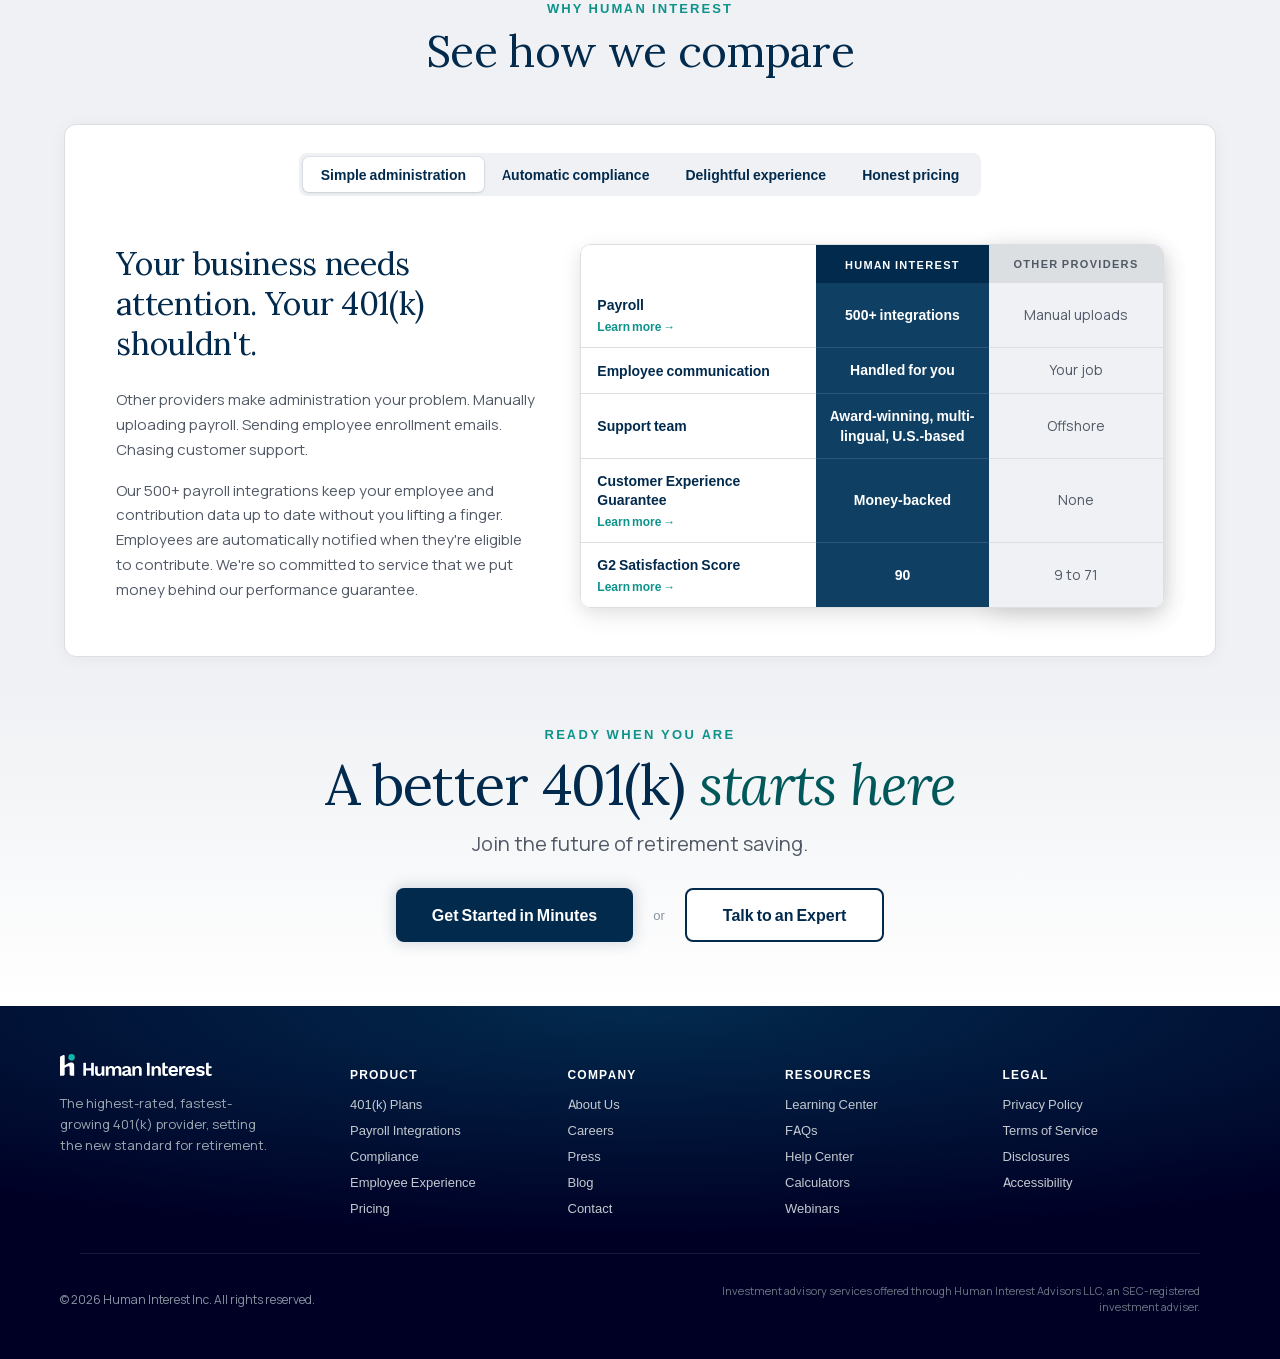
==== commit f8a25615: "Pricing-only full gray-to-white CTA gradient above footer. Revert homepage final CTA to solid white;" ====
--- a/pricing.html
+++ b/pricing.html
@@ -4,7 +4,7 @@
   <meta charset="UTF-8">
   <meta name="viewport" content="width=device-width, initial-scale=1.0">
   <title>Human Interest — Pricing</title>
-  <link rel="stylesheet" href="styles/main.css?v=20260604-compliance-bullets">
+  <link rel="stylesheet" href="styles/main.css?v=20260604-better401k-pricing-only">
   <!--
     Standalone pricing page — PricingPage from scripts/raw-component-5-pricing.js
 
@@ -19,6 +19,6 @@
   <script src="vendor/react.production.min.js"></script>
   <script src="vendor/react-dom.production.min.js"></script>
   <script src="vendor/babel.min.js"></script>
-  <script src="scripts/pricing-boot.js?v=20260604-compliance-bullets"></script>
+  <script src="scripts/pricing-boot.js?v=20260604-better401k-pricing-only"></script>
 </body>
 </html>
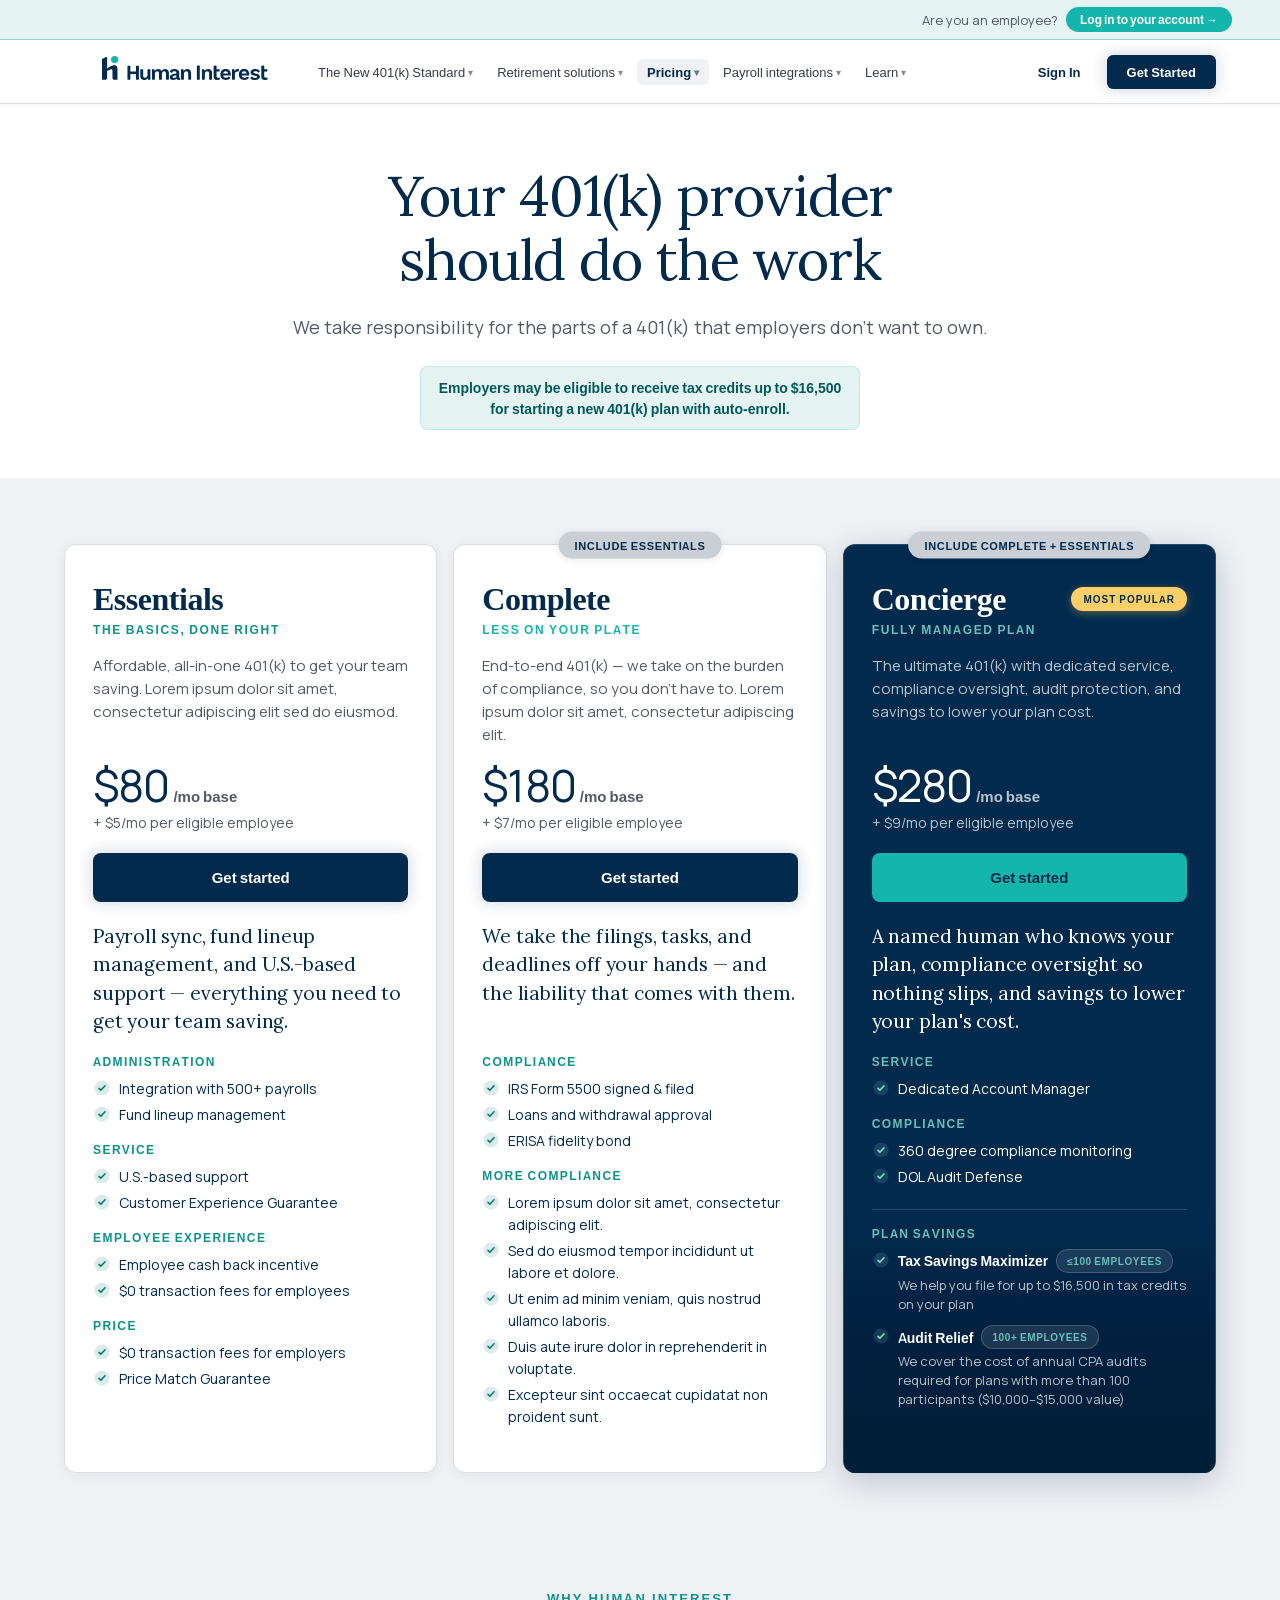
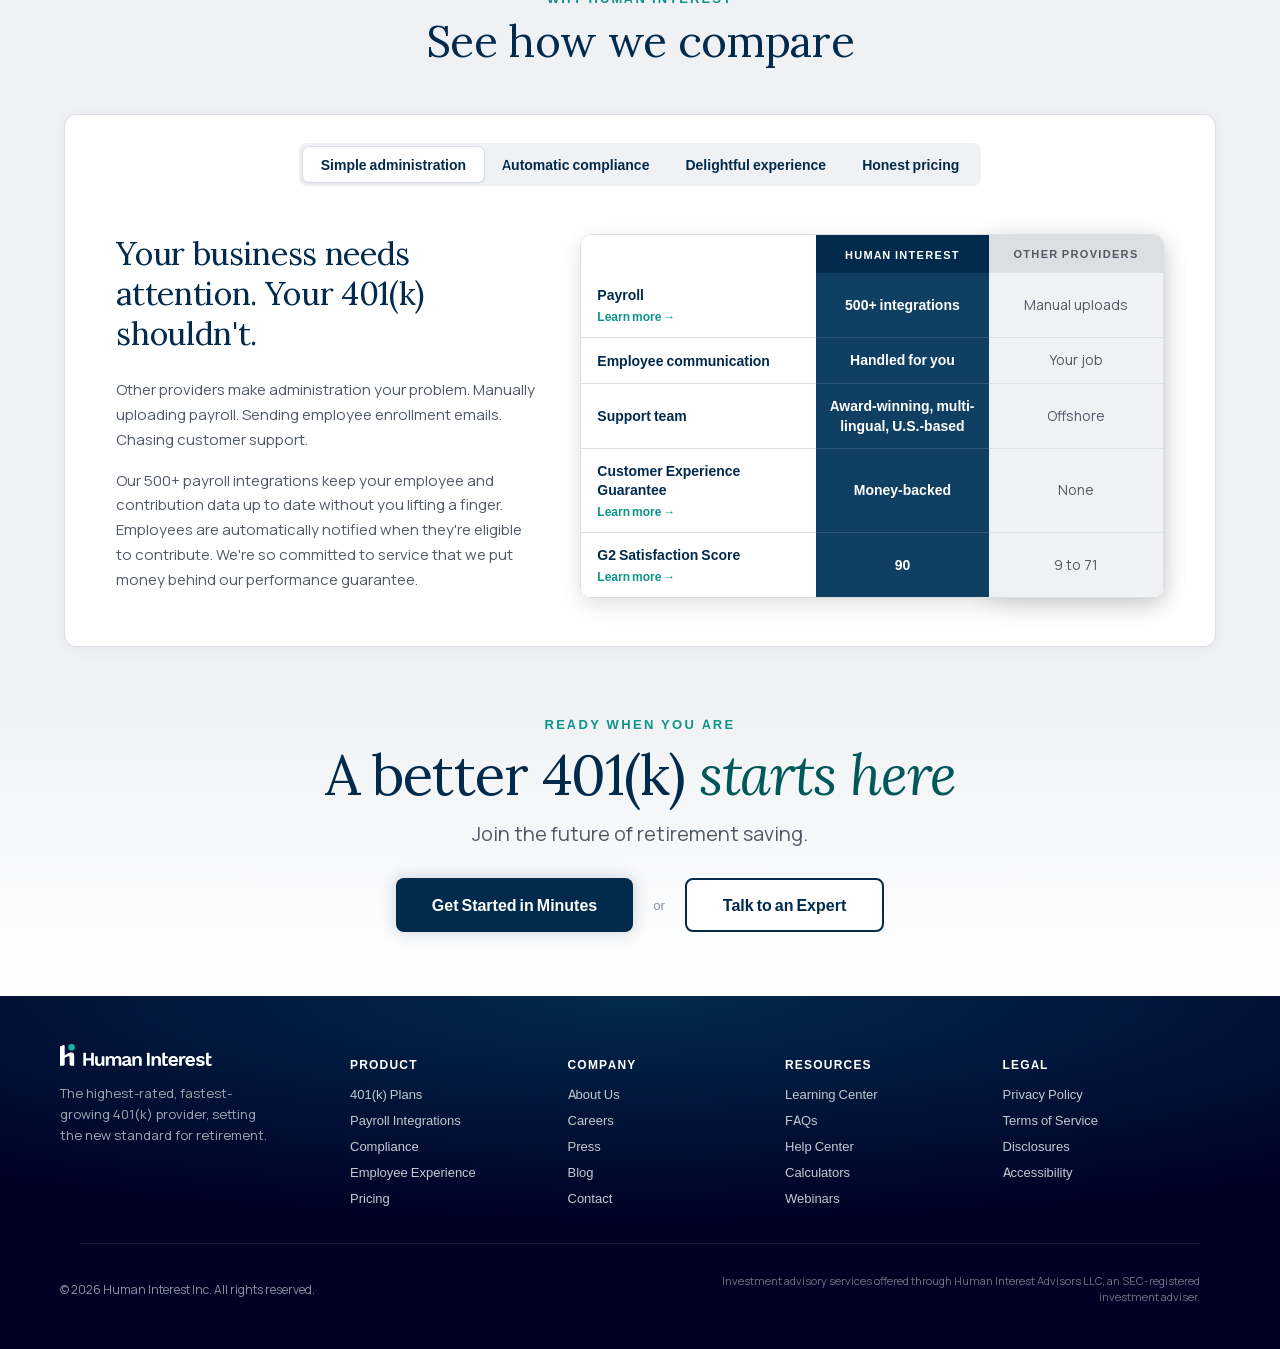
==== commit 36872ba9: "Polish Concierge plan savings, tier spacing, homepage photo boxes, and checkmarks. Concierge savings" ====
--- a/pricing.html
+++ b/pricing.html
@@ -4,7 +4,7 @@
   <meta charset="UTF-8">
   <meta name="viewport" content="width=device-width, initial-scale=1.0">
   <title>Human Interest — Pricing</title>
-  <link rel="stylesheet" href="styles/main.css?v=20260604-better401k-pricing-only">
+  <link rel="stylesheet" href="styles/main.css?v=20260604-plan-savings-rule-inset">
   <!--
     Standalone pricing page — PricingPage from scripts/raw-component-5-pricing.js
 
@@ -19,6 +19,6 @@
   <script src="vendor/react.production.min.js"></script>
   <script src="vendor/react-dom.production.min.js"></script>
   <script src="vendor/babel.min.js"></script>
-  <script src="scripts/pricing-boot.js?v=20260604-better401k-pricing-only"></script>
+  <script src="scripts/pricing-boot.js?v=20260604-concierge-spacing"></script>
 </body>
 </html>
--- a/styles/main.css
+++ b/styles/main.css
@@ -510,10 +510,35 @@
 .hi-pricing-tier-card--dark .hi-pricing-tier-card__features {
   display: grid;
   grid-template-rows: auto auto 1fr;
+  position: relative;
+}
+
+/* Concierge — feather navy panel upward from PLAN SAVINGS for longer, softer fade */
+.hi-pricing-tier-card--dark .hi-pricing-tier-card__features::before {
+  content: '';
+  position: absolute;
+  z-index: 0;
+  left: -28px;
+  right: -28px;
+  bottom: -46px;
+  top: 16%;
+  background: linear-gradient(
+    180deg,
+    transparent 0%,
+    rgba(2, 42, 77, 0.38) 30%,
+    var(--hi-navy, #022A4D) 100%
+  );
+  border-radius: 0 0 12px 12px;
+  pointer-events: none;
+}
+
+.hi-pricing-tier-card--dark .hi-pricing-tier-card__feature-group {
+  position: relative;
+  z-index: 1;
 }
 
 .hi-pricing-tier-card__feature-group {
-  margin-bottom: 18px;
+  margin-bottom: 16px;
 }
 
 .hi-pricing-tier-card__feature-group:last-child {
@@ -526,10 +551,10 @@
   opacity: 1;
 }
 
-/* Bullet text matches COMPLIANCE items (navy on light cards); check color is SVG-only in JS */
+/* Light tiers: check SVG #0A7A73 (PRICING_CHECK_COLOR). Concierge dark card: #8FD5D1 (HI_BRAND.tealLight) in JS */
 .hi-pricing-tier-card--light .hi-pricing-tier-card__feature-group--placeholder .hi-pricing-tier-card__feature-item span {
   font-size: 14px;
-  line-height: 1.5;
+  line-height: 1.4;
   color: var(--hi-navy, #022A4D);
 }
 
@@ -542,15 +567,31 @@
 .hi-pricing-tier-card--dark .hi-pricing-tier-card__feature-group--plan-savings {
   align-self: stretch;
   min-height: 0;
-  margin-top: 26px;
+  margin-top: 14px;
   /* Cancel card bottom padding + row-8 slack so navy flush to card bottom */
   margin-bottom: -46px;
   margin-left: -28px;
   margin-right: -28px;
   width: calc(100% + 56px);
-  padding: 20px 28px 29px;
-  background: var(--hi-navy-dark, #011E38);
+  padding: 16px 28px 29px;
+  background: linear-gradient(
+    180deg,
+    var(--hi-navy, #022A4D) 0%,
+    #012040 48%,
+    var(--hi-navy-dark, #011E38) 85%
+  );
   border-radius: 0 0 12px 12px;
+}
+
+/* Rule inset to match content padding (28px), not full-bleed panel edges */
+.hi-pricing-tier-card--dark .hi-pricing-tier-card__feature-group--plan-savings::before {
+  content: '';
+  position: absolute;
+  top: 0;
+  left: 28px;
+  right: 28px;
+  height: 1px;
+  background: rgba(255, 255, 255, 0.15);
 }
 
 .hi-pricing-tier-card--dark .hi-pricing-tier-card__feature-group:has(+ .hi-pricing-tier-card__feature-group--plan-savings) {
@@ -558,7 +599,12 @@
 }
 
 .hi-pricing-tier-card--dark .hi-pricing-tier-card__feature-group:not(.hi-pricing-tier-card__feature-group--plan-savings) {
-  margin-bottom: 9px;
+  margin-bottom: 8px;
+}
+
+/* Concierge — COMPLIANCE (and any non–plan-savings follow-on group): match 16px inter-group rhythm */
+.hi-pricing-tier-card--dark .hi-pricing-tier-card__feature-group + .hi-pricing-tier-card__feature-group:not(.hi-pricing-tier-card__feature-group--plan-savings) {
+  margin-top: 8px;
 }
 
 .hi-pricing-tier-card--dark .hi-pricing-tier-card__highlight {
@@ -566,11 +612,17 @@
 }
 
 .hi-pricing-tier-card--dark .hi-pricing-tier-card__feature-group--plan-savings .hi-pricing-tier-card__feature-list {
-  gap: 4px;
+  gap: 3px;
+}
+
+/* Concierge PLAN SAVINGS — Audit Relief (second rich item) */
+.hi-pricing-tier-card--dark .hi-pricing-tier-card__feature-group--plan-savings .hi-pricing-tier-card__feature-item--audit-relief {
+  margin-top: 4px;
+  padding: 5px 0 3px;
 }
 
 .hi-pricing-tier-card__feature-label {
-  margin: 0 0 8px;
+  margin: 0 0 7px;
 }
 
 .hi-pricing-tier-card__feature-list {
@@ -581,7 +633,7 @@
   padding-inline-start: 0;
   display: flex;
   flex-direction: column;
-  gap: 5px;
+  gap: 4px;
 }
 
 .hi-pricing-tier-card__feature-item {
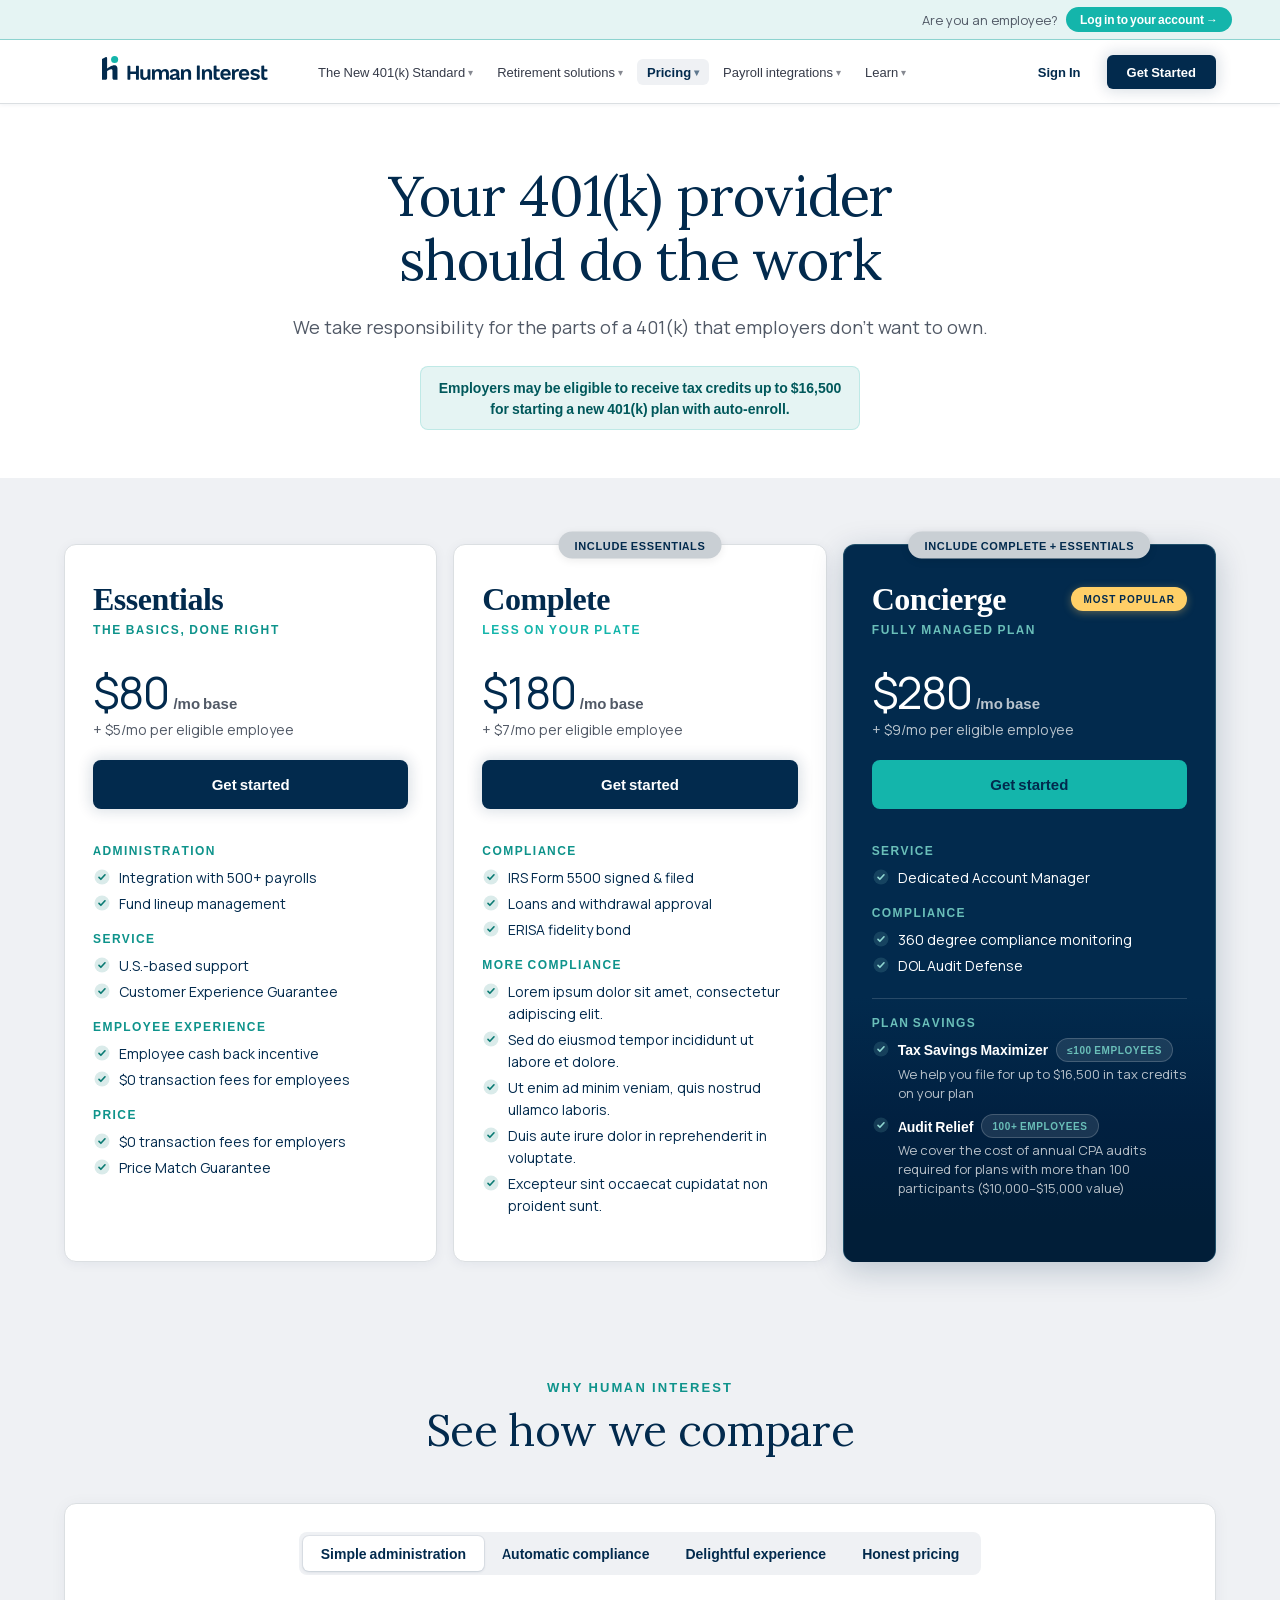
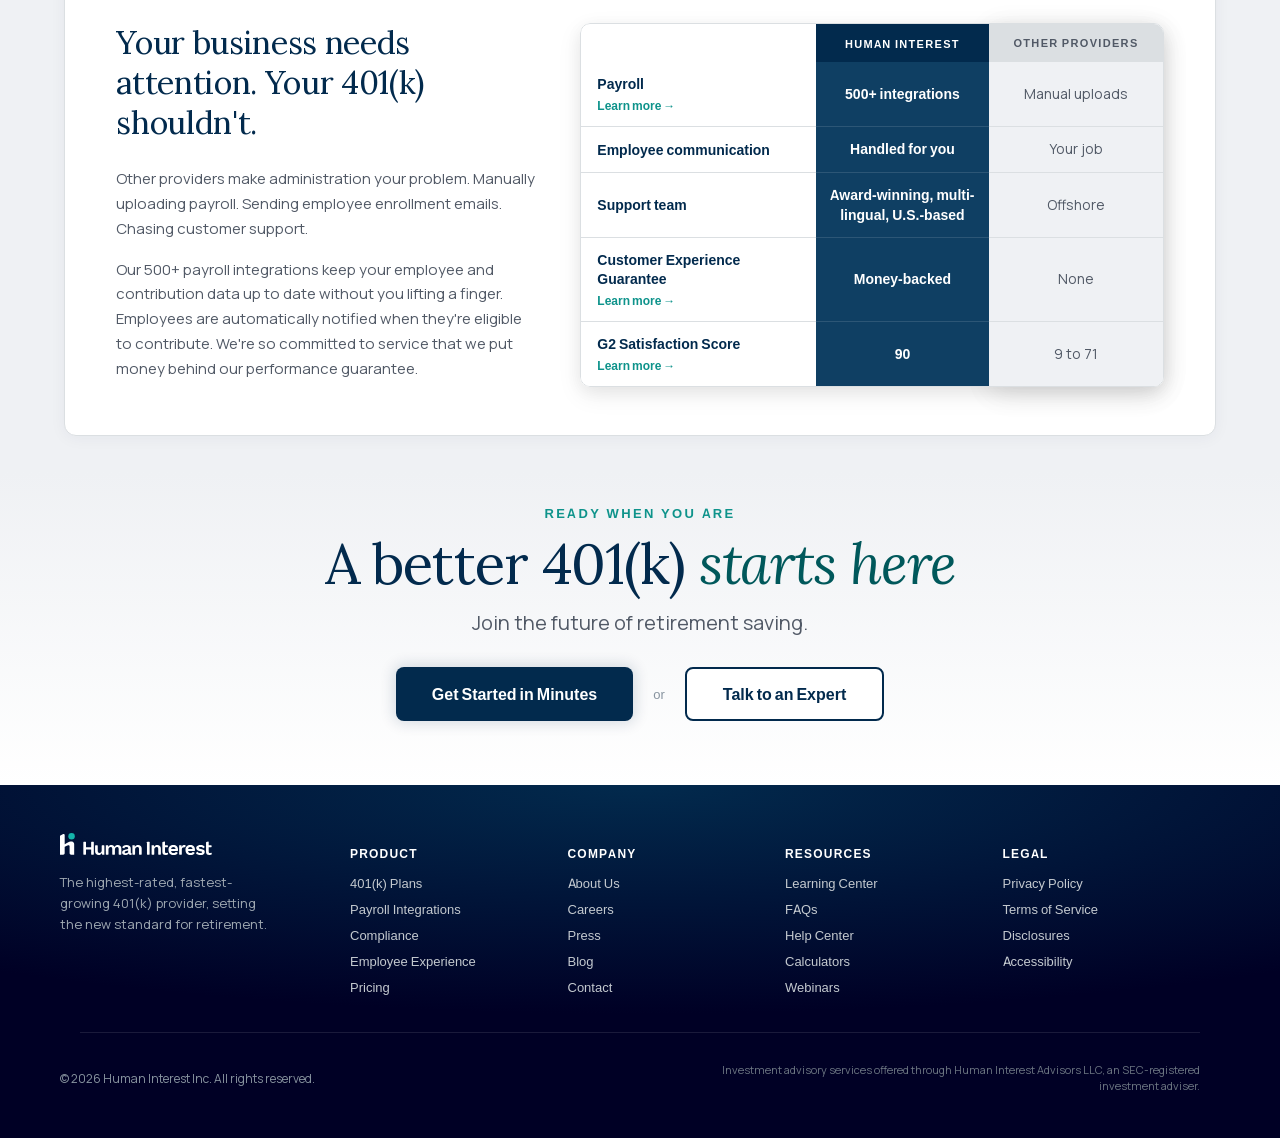
==== commit 1bde3a6e: "Remove extra copy from pricing tier cards. Drop tier description and highlight text above price and " ====
--- a/pricing.html
+++ b/pricing.html
@@ -4,7 +4,7 @@
   <meta charset="UTF-8">
   <meta name="viewport" content="width=device-width, initial-scale=1.0">
   <title>Human Interest — Pricing</title>
-  <link rel="stylesheet" href="styles/main.css?v=20260604-plan-savings-rule-inset">
+  <link rel="stylesheet" href="styles/main.css?v=20260604-tier-card-trim-copy">
   <!--
     Standalone pricing page — PricingPage from scripts/raw-component-5-pricing.js
 
@@ -19,6 +19,6 @@
   <script src="vendor/react.production.min.js"></script>
   <script src="vendor/react-dom.production.min.js"></script>
   <script src="vendor/babel.min.js"></script>
-  <script src="scripts/pricing-boot.js?v=20260604-concierge-spacing"></script>
+  <script src="scripts/pricing-boot.js?v=20260604-tier-card-trim-copy"></script>
 </body>
 </html>
--- a/styles/main.css
+++ b/styles/main.css
@@ -238,6 +238,37 @@
   overflow-y: visible;
 }
 
+.hi-benchmarks-shell--light {
+  background: #022a4d;
+}
+
+.hi-standard-blade--light {
+  scroll-margin-top: 24px;
+}
+
+/* Light detail panel: photo + overflow:hidden used to clip the border on bottom corners.
+   Stroke is an ::after overlay; inner body keeps overflow clipping for scroll. */
+.hi-standard-blade--light .hi-standard-blade__detail-panel {
+  position: relative;
+  overflow: visible;
+}
+
+.hi-standard-blade--light .hi-standard-blade__detail-panel::after {
+  content: '';
+  position: absolute;
+  inset: 0;
+  border-radius: 8px;
+  border: 2px solid var(--hi-teal);
+  pointer-events: none;
+  z-index: 4;
+  box-sizing: border-box;
+}
+
+.hi-standard-blade--light .hi-standard-blade__detail-body {
+  overflow: hidden;
+  border-radius: 6px;
+}
+
 /* Subtle button hover states — pair with .hi-btn + variant class on CTAs */
 .hi-btn {
   transition:
@@ -352,7 +383,7 @@
     auto
     auto
     auto
-    minmax(48px, auto)
+    auto
     minmax(52px, auto)
     max-content
     auto
@@ -468,6 +499,12 @@
   align-self: start;
 }
 
+.hi-pricing-tier-card__desc:empty {
+  min-height: 0;
+  margin: 0;
+  padding: 0;
+}
+
 .hi-pricing-tier-card__price {
   margin-bottom: 0;
 }
@@ -607,10 +644,6 @@
   margin-top: 8px;
 }
 
-.hi-pricing-tier-card--dark .hi-pricing-tier-card__highlight {
-  margin-bottom: -11px;
-}
-
 .hi-pricing-tier-card--dark .hi-pricing-tier-card__feature-group--plan-savings .hi-pricing-tier-card__feature-list {
   gap: 3px;
 }
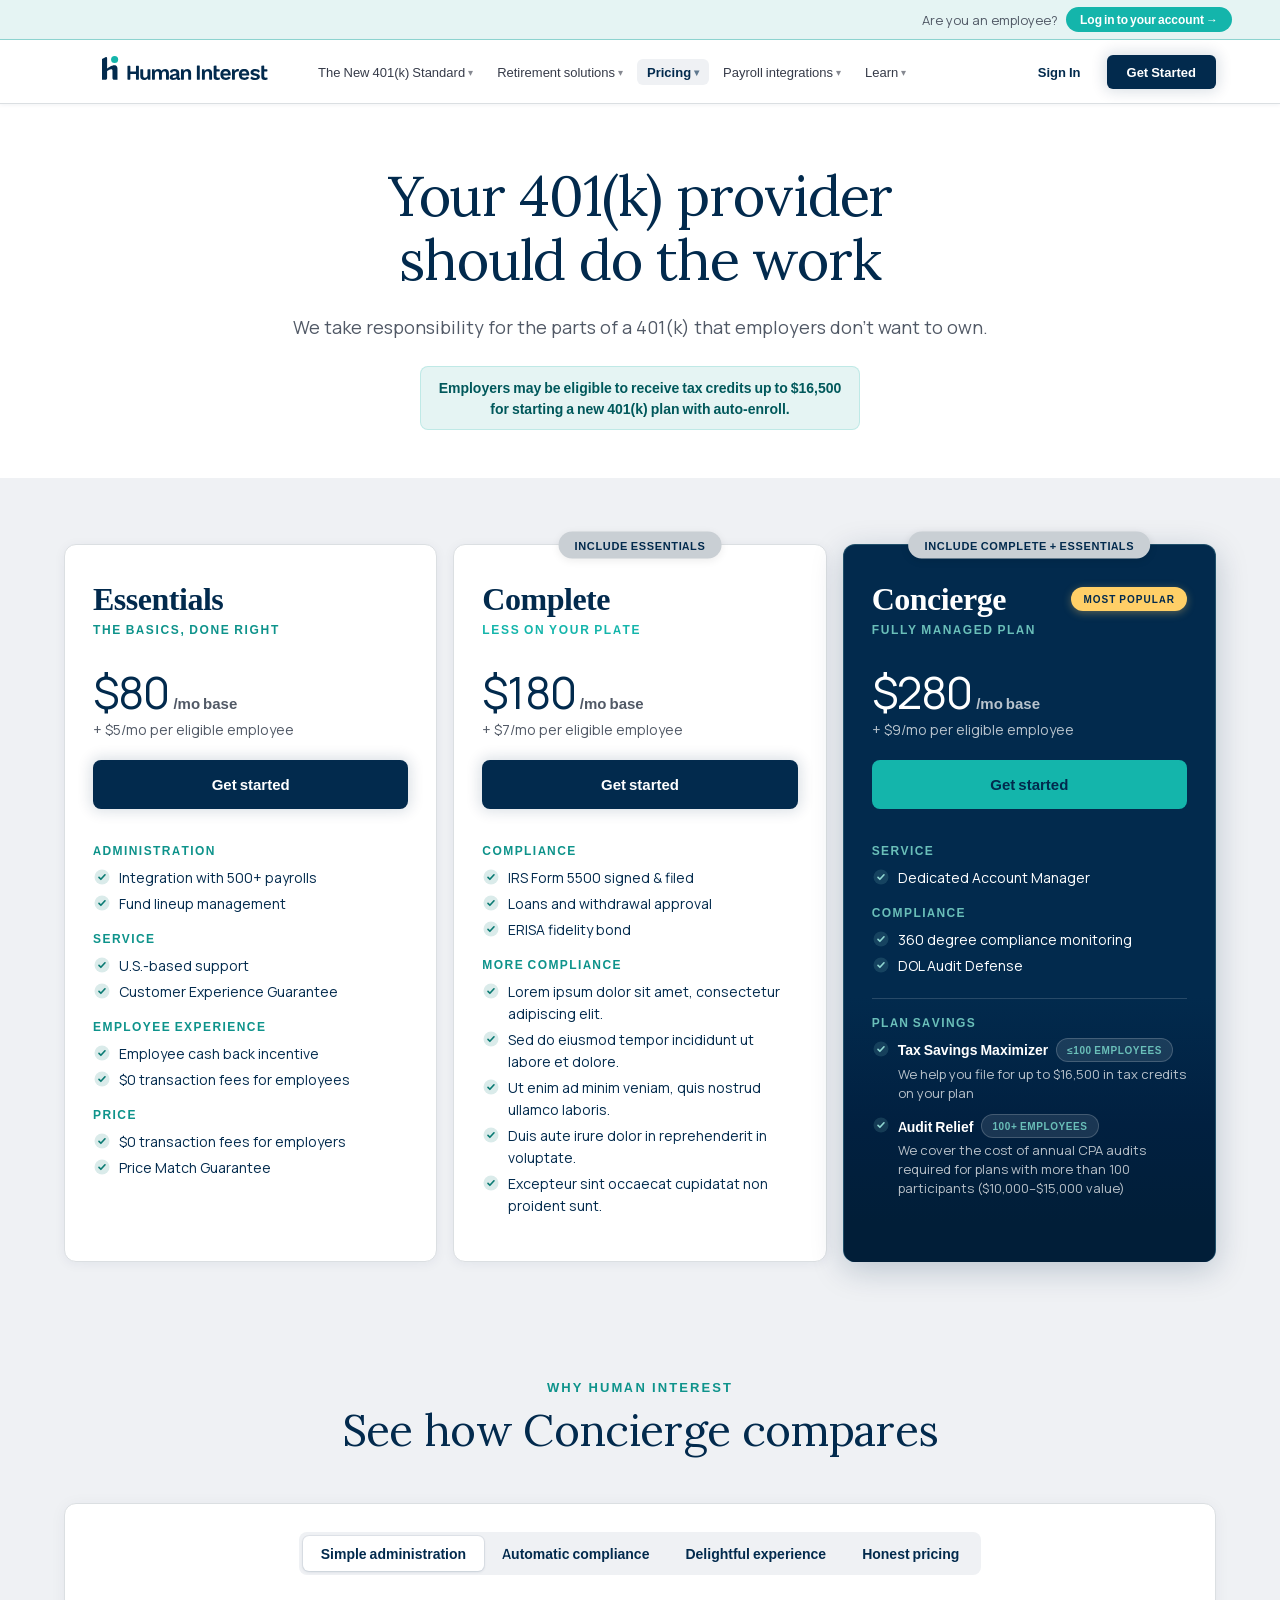
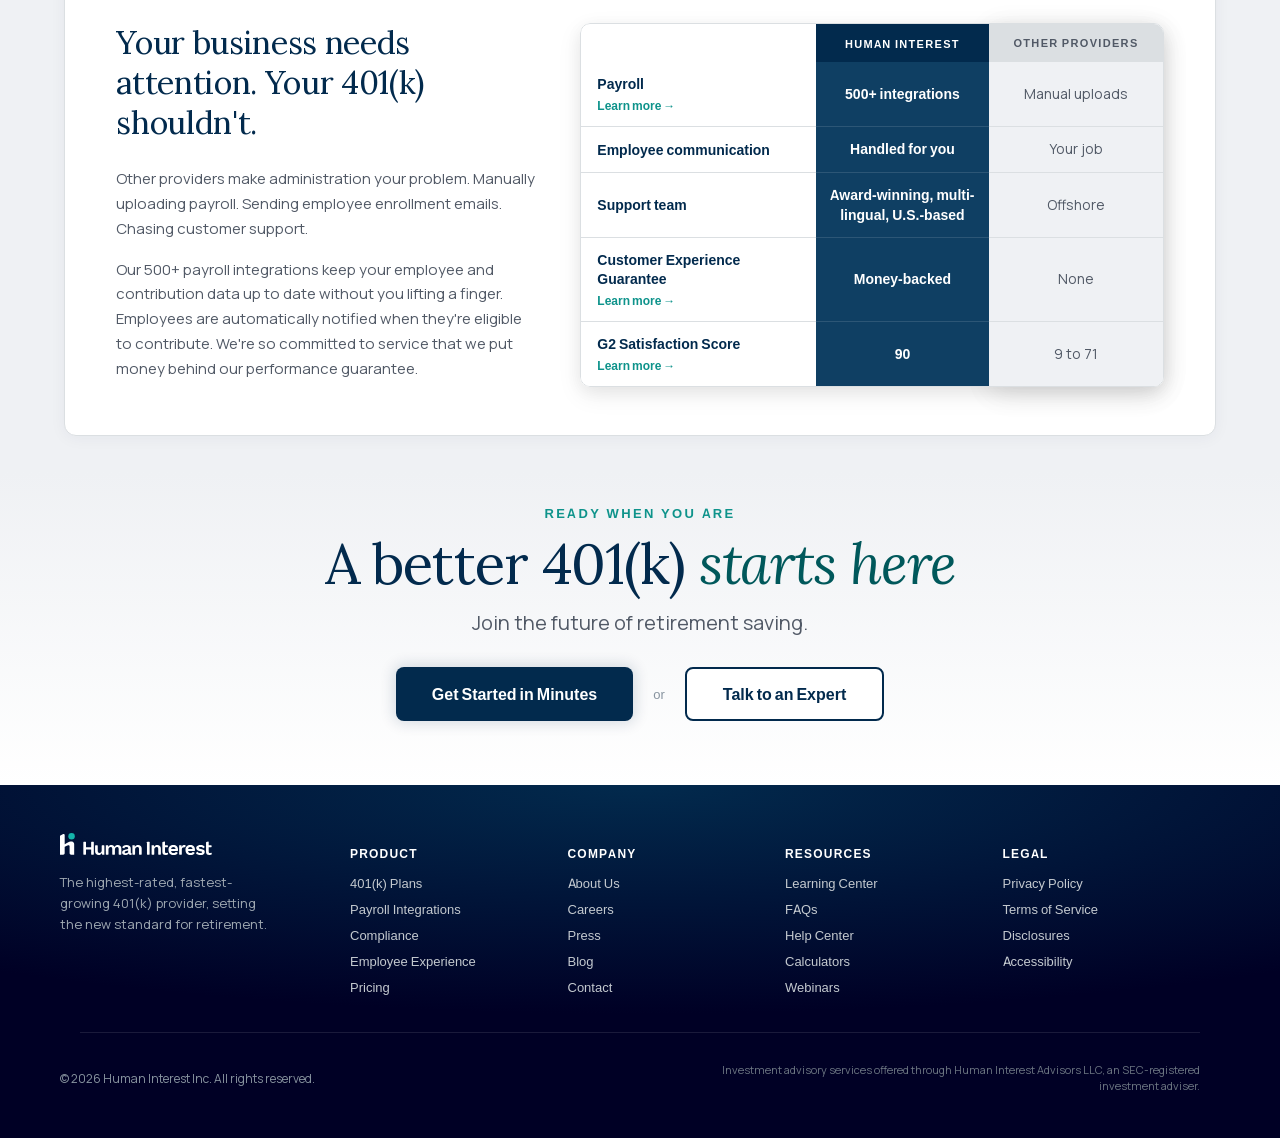
==== commit 95066440: "Update pricing comparison heading to Concierge copy. Bump pricing-boot cache query so browsers load " ====
--- a/pricing.html
+++ b/pricing.html
@@ -19,6 +19,6 @@
   <script src="vendor/react.production.min.js"></script>
   <script src="vendor/react-dom.production.min.js"></script>
   <script src="vendor/babel.min.js"></script>
-  <script src="scripts/pricing-boot.js?v=20260604-tier-card-trim-copy"></script>
+  <script src="scripts/pricing-boot.js?v=20260604-compare-heading-copy"></script>
 </body>
 </html>
